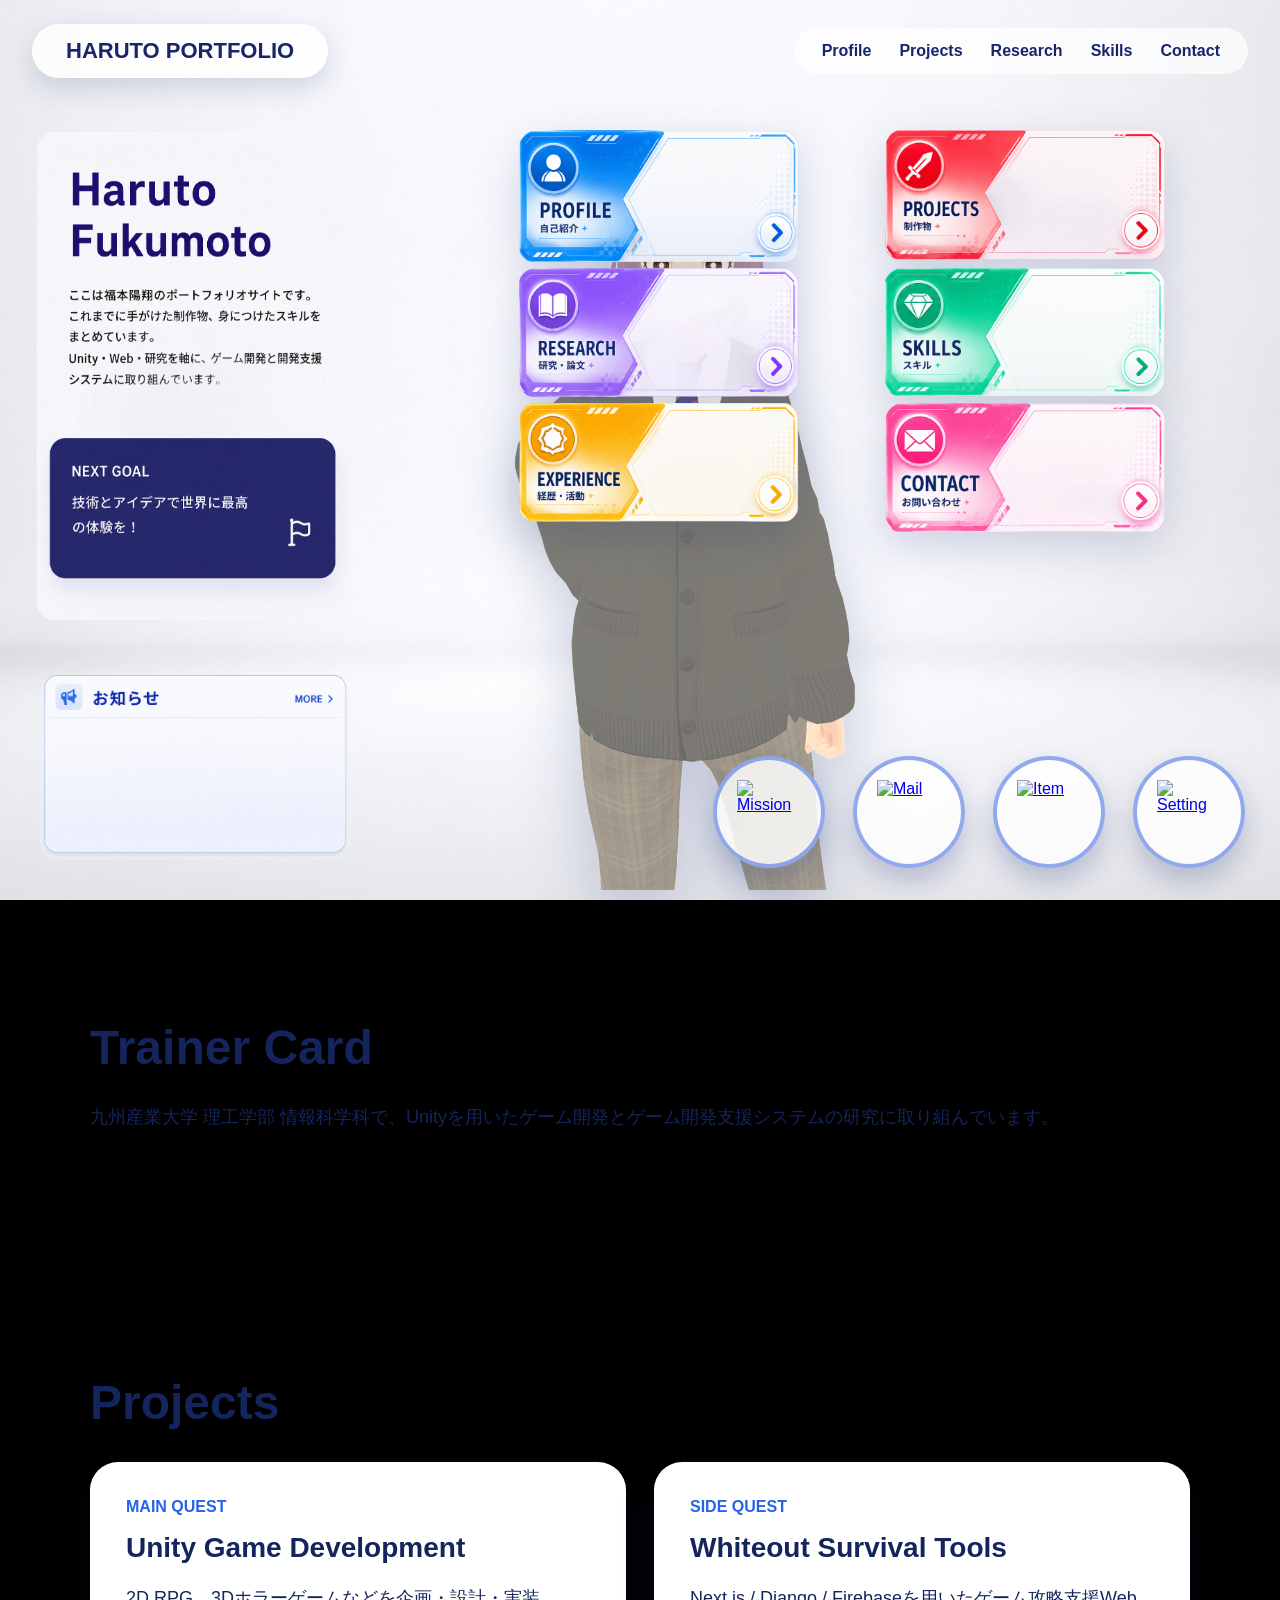
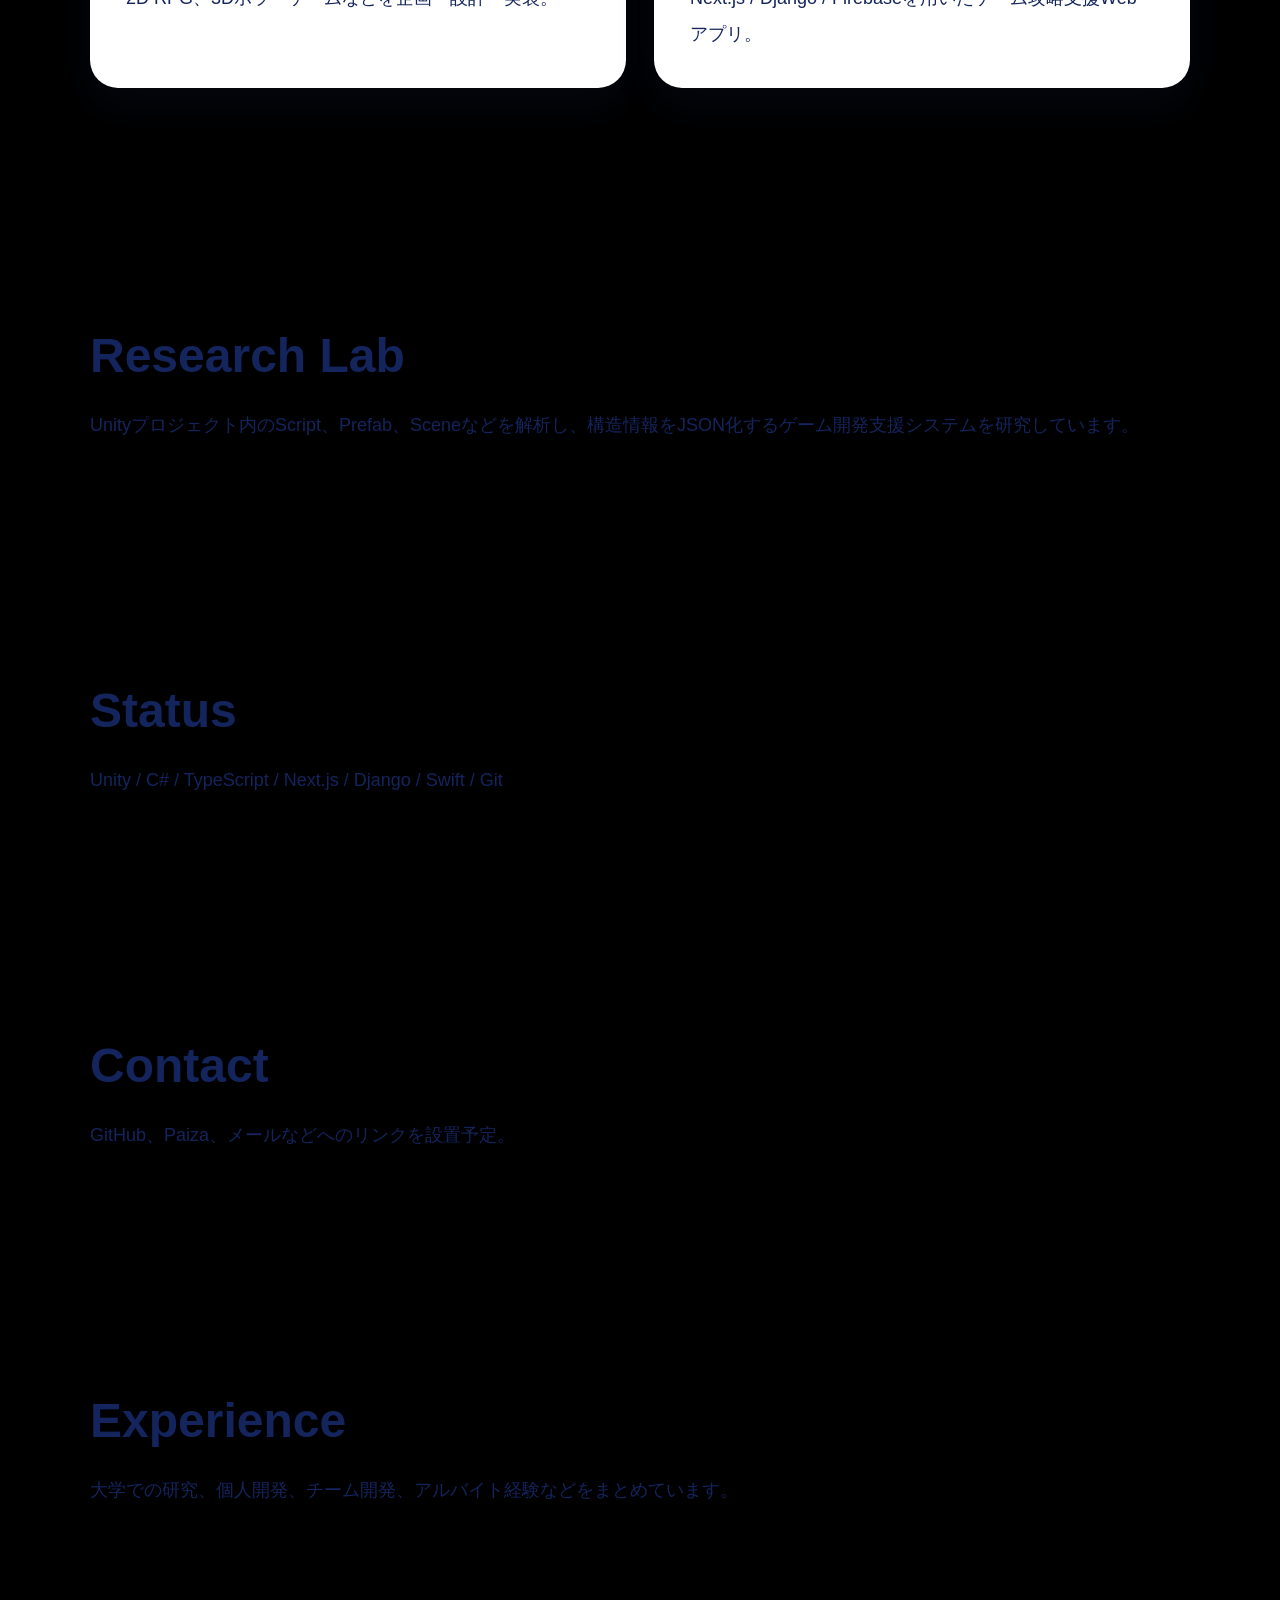
==== index.html @ 59acd1b3 "Update" ====
<!DOCTYPE html>
<html lang="ja">

<head>
    <meta charset="UTF-8" />
    <meta name="viewport" content="width=device-width, initial-scale=1.0" />
    <title>Haruto Fukumoto Portfolio</title>
    <link rel="stylesheet" href="style.css" />
</head>

<body>

    <header class="header">
        <div class="logo">HARUTO PORTFOLIO</div>
        <nav>
            <a href="#profile">Profile</a>
            <a href="#projects">Projects</a>
            <a href="#research">Research</a>
            <a href="#skills">Skills</a>
            <a href="#contact">Contact</a>
        </nav>
    </header>

    <section class="home" id="home">

        <img id="bgImage" src="assets/images/home/bg-home.png" alt="BgImage" />

        <div class="home-content">
            <div class="nameCard-area">
                <img id="nameCardImage" src="assets/images/home/nameCard-home.png" alt="NameCard" />
            </div>

            <div class="alertCard-area">
                <img id="alertCardImage" src="assets/images/home/alertCard-home.png" alt="AlertCard" />
            </div>

            <div class="character-area">
                <img id="characterImage" src="assets/images/home/character-home.png" alt="Character" />
            </div>
        </div>

        <div class="menu-panel">
            <a href="#profile" class="menu-card">
                <img src="assets/images/home/profileCard-home.png" alt="Profile" />
            </a>

            <a href="#projects" class="menu-card">
                <img src="assets/images/home/projectsCard-home.png" alt="Projects" />
            </a>

            <a href="#research" class="menu-card">
                <img src="assets/images/home/researchCard-home.png" alt="Research" />
            </a>

            <a href="#skills" class="menu-card">
                <img src="assets/images/home/skillsCard-home.png" alt="Skills" />
            </a>

            <a href="#experience" class="menu-card">
                <img src="assets/images/home/experienceCard-home.png" alt="Experience" />
            </a>

            <a href="#contact" class="menu-card">
                <img src="assets/images/home/contactCard-home.png" alt="Contact" />
            </a>
        </div>

        <div class="bottom-select">
            <a href="#projects"><img src="assets/images/home/mission-icon.png" alt="Mission"></a>
            <a href="#contact"><img src="assets/images/home/mail-icon.png" alt="Mail"></a>
            <a href="#skills"><img src="assets/images/home/item-icon.png" alt="Item"></a>
            <a href="#research"><img src="assets/images/home/setting-icon.png" alt="Setting"></a>
        </div>
    </section>

    <main>
        <section class="section" id="profile" data-character="assets/images/character-profile.png">
            <h2>Trainer Card</h2>
            <p>九州産業大学 理工学部 情報科学科で、Unityを用いたゲーム開発とゲーム開発支援システムの研究に取り組んでいます。</p>
        </section>

        <section class="section" id="projects" data-character="assets/images/character-projects.png">
            <h2>Projects</h2>
            <div class="cards">
                <div class="card">
                    <span>MAIN QUEST</span>
                    <h3>Unity Game Development</h3>
                    <p>2D RPG、3Dホラーゲームなどを企画・設計・実装。</p>
                </div>
                <div class="card">
                    <span>SIDE QUEST</span>
                    <h3>Whiteout Survival Tools</h3>
                    <p>Next.js / Django / Firebaseを用いたゲーム攻略支援Webアプリ。</p>
                </div>
            </div>
        </section>

        <section class="section" id="research" data-character="assets/images/character-home.png">
            <h2>Research Lab</h2>
            <p>Unityプロジェクト内のScript、Prefab、Sceneなどを解析し、構造情報をJSON化するゲーム開発支援システムを研究しています。</p>
        </section>

        <section class="section" id="skills" data-character="assets/images/character-profile.png">
            <h2>Status</h2>
            <p>Unity / C# / TypeScript / Next.js / Django / Swift / Git</p>
        </section>

        <section class="section" id="contact" data-character="assets/images/character-home.png">
            <h2>Contact</h2>
            <p>GitHub、Paiza、メールなどへのリンクを設置予定。</p>
        </section>

        <section class="section" id="experience" data-character="assets/images/character-home.png">
            <h2>Experience</h2>
            <p>大学での研究、個人開発、チーム開発、アルバイト経験などをまとめています。</p>
        </section>
    </main>

    <script src="script.js"></script>
</body>

</html>
---- style.css ----
* {
  margin: 0;
  padding: 0;
  box-sizing: border-box;
}

html {
  scroll-behavior: smooth;
}

body {
  font-family: "Helvetica Neue", "Noto Sans JP", sans-serif;
  background: #ffffff;
  color: #14245c;
  overflow-x: hidden;
}

/* =====================
   HOME
===================== */

.home {
  position: relative;
  width: 100%;
  height: 100vh;
  min-height: 850px;
  overflow: hidden;
}

#bgImage {
  position: absolute;
  inset: 0;
  width: 100%;
  height: 100%;
  object-fit: cover;
}

/* =====================
   HEADER
===================== */

.header {
  position: absolute;
  top: 24px;
  left: 32px;
  right: 32px;
  z-index: 20;
  display: flex;
  justify-content: space-between;
  align-items: center;
}

.logo {
  padding: 14px 34px;
  border-radius: 999px;
  background: rgba(255, 255, 255, 0.86);
  color: #18256b;
  font-size: 22px;
  font-weight: 900;
  box-shadow: 0 10px 28px rgba(30, 50, 120, 0.18);
}

.header nav {
  display: flex;
  gap: 28px;
  padding: 14px 28px;
  border-radius: 999px;
  background: rgba(255, 255, 255, 0.72);
  backdrop-filter: blur(12px);
}

.header nav a {
  color: #18256b;
  text-decoration: none;
  font-weight: 800;
}

/* =====================
   LEFT AREA
===================== */

.home-content {
  position: relative;
  z-index: 5;
  width: 100%;
  height: 100%;
}

.nameCard-area {
  position: absolute;
  top: 130px;
  left: 35px;
  z-index: 6;
}

.nameCard-area img {
  width: 320px;
  display: block;
}

.alertCard-area {
  position: absolute;
  left: 35px;
  bottom: 35px;
  z-index: 6;
}

.alertCard-area img {
  width: 320px;
  display: block;
}

/* =====================
   CHARACTER
===================== */

.character-area {
  position: absolute;
  left: 430px;
  bottom: 10px;
  z-index: 7;
}

.character-area img {
  height: 800px;
  max-height: 88vh;
  display: block;
  filter: drop-shadow(0 24px 32px rgba(20, 40, 100, 0.22));
}

/* =====================
   RIGHT MENU CARDS
===================== */

.menu-panel {
  position: absolute;
  top: 130px;
  right: 35px;
  z-index: 8;

  display: grid;
  grid-template-columns: repeat(2, 360px);
  grid-auto-rows: auto;
  gap: 6px;
}

.menu-card {
  display: block;
  transition: 0.25s ease;
}

.menu-card img {
  width: 280px;
  display: block;
  filter: drop-shadow(0 14px 22px rgba(20, 40, 100, 0.18));
}

.menu-card:hover {
  transform: translateY(-7px) scale(1.02);
}


/* =====================
   BOTTOM ROUND SELECT
   ※丸いセレクト用
===================== */

.bottom-select {
  position: absolute;
  right: 35px;
  bottom: 32px;
  z-index: 10;

  display: flex;
  gap: 28px;
  align-items: center;
}

.bottom-select a {
  width: 112px;
  height: 112px;
  border-radius: 50%;
  display: grid;
  place-items: center;

  background: rgba(255, 255, 255, 0.82);
  border: 4px solid rgba(100, 135, 230, 0.7);
  box-shadow: 0 14px 26px rgba(30, 50, 120, 0.24);

  transition: 0.25s ease;
}

.bottom-select a:hover {
  transform: translateY(-8px) scale(1.05);
}

.bottom-select img {
  width: 64px;
  height: 64px;
  object-fit: contain;
}

/* =====================
   MAIN SECTIONS
===================== */

main {
  background: #000000;
}

.section {
  width: min(1100px, calc(100% - 40px));
  margin: 0 auto;
  padding: 120px 0;
}

.section h2 {
  font-size: 48px;
  margin-bottom: 24px;
}

.section p {
  font-size: 18px;
  line-height: 2;
}

.cards {
  display: grid;
  grid-template-columns: repeat(2, 1fr);
  gap: 28px;
  margin-top: 32px;
}

.card {
  padding: 36px;
  background: white;
  border-radius: 28px;
  box-shadow: 0 18px 40px rgba(30, 54, 120, 0.12);
}

.card span {
  color: #2563eb;
  font-weight: 900;
}

.card h3 {
  margin: 16px 0;
  font-size: 28px;
}

/* =====================
   RESPONSIVE
===================== */

@media (max-width: 1200px) {
  .home {
    height: auto;
    min-height: 100vh;
    padding: 110px 20px 50px;
  }

  #bgImage {
    position: fixed;
  }

  .header nav {
    display: none;
  }

  .home-content {
    display: flex;
    flex-direction: column;
    align-items: center;
    height: auto;
  }

  .nameCard-area,
  .alertCard-area,
  .character-area,
  .menu-panel,
  .bottom-select {
    position: static;
  }

  .nameCard-area img,
  .alertCard-area img {
    width: min(430px, 92vw);
  }

  .character-area img {
    height: 520px;
    max-width: 92vw;
    object-fit: contain;
  }

  .menu-panel {
    margin-top: 30px;
    grid-template-columns: 1fr;
    width: min(430px, 92vw);
  }

  .menu-card img {
    width: 100%;
  }

  .bottom-select {
    margin-top: 30px;
    justify-content: center;
    flex-wrap: wrap;
  }

  .cards {
    grid-template-columns: 1fr;
  }
}
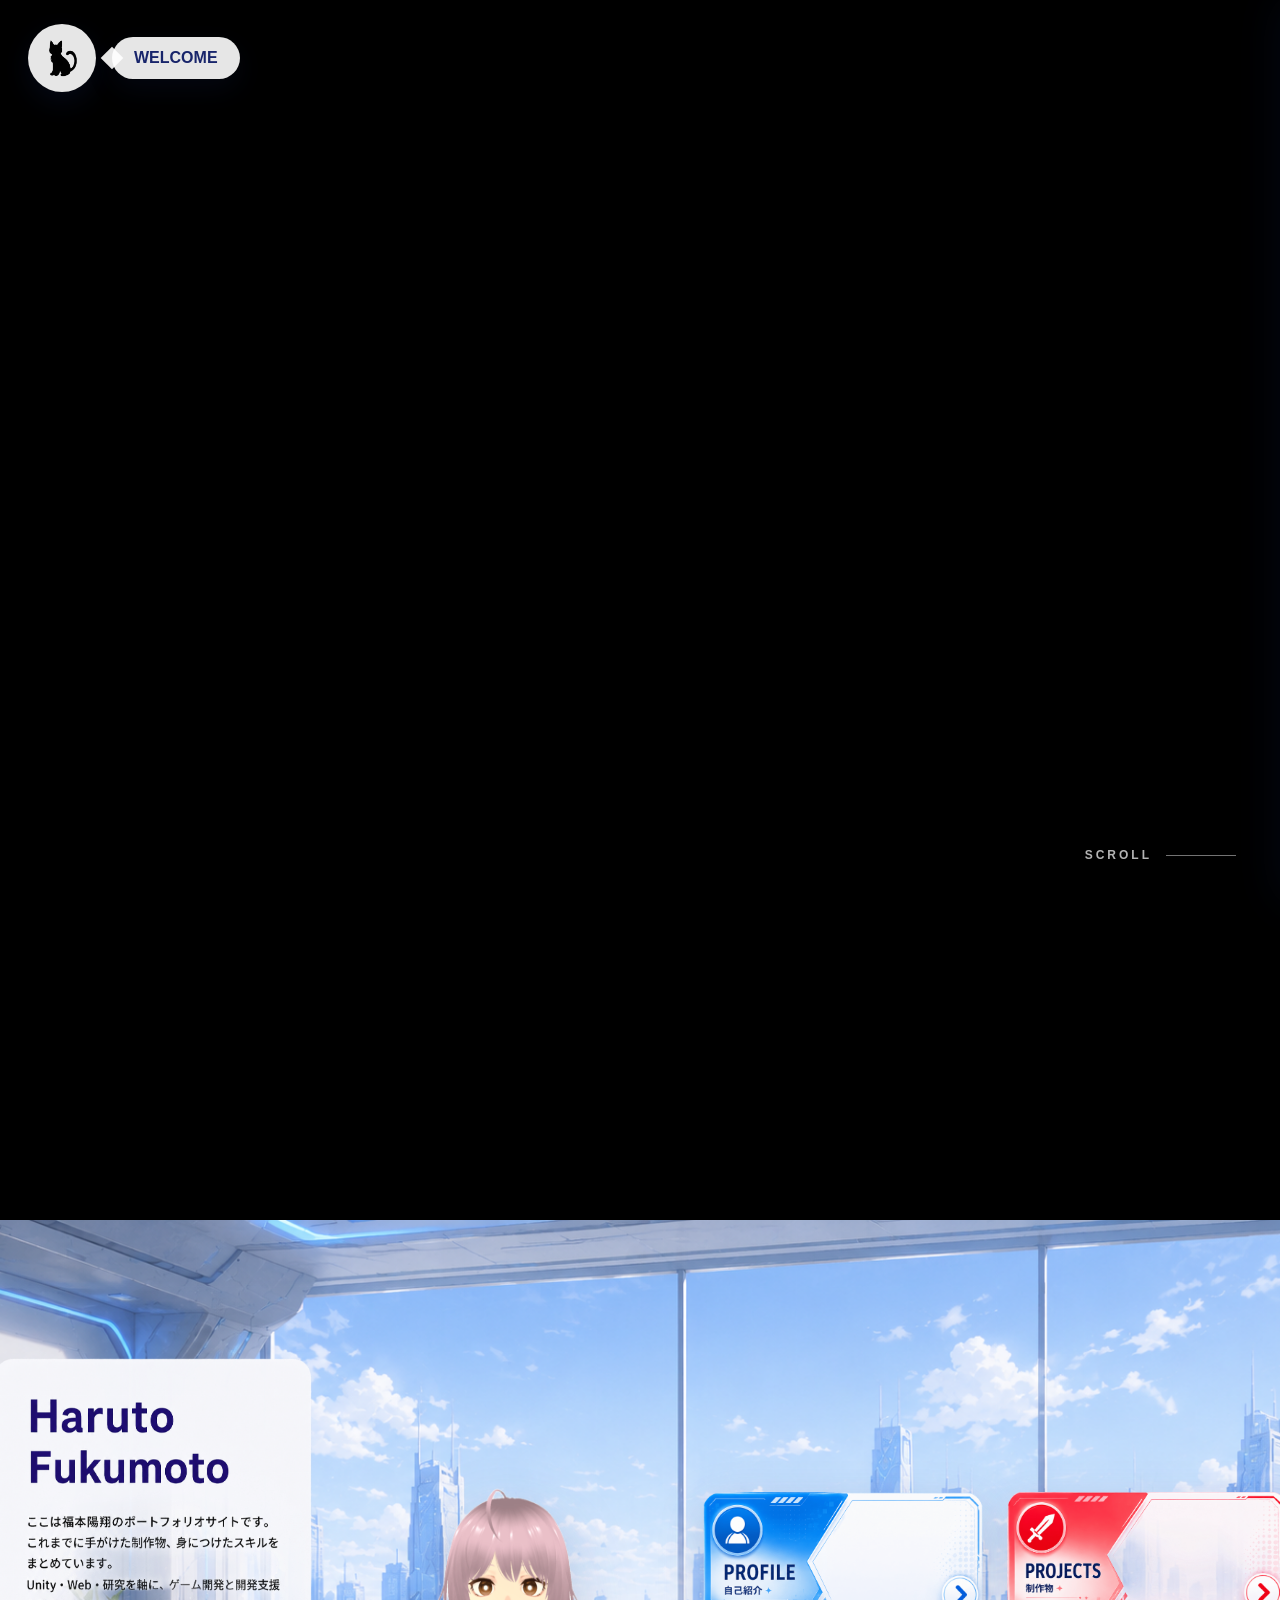
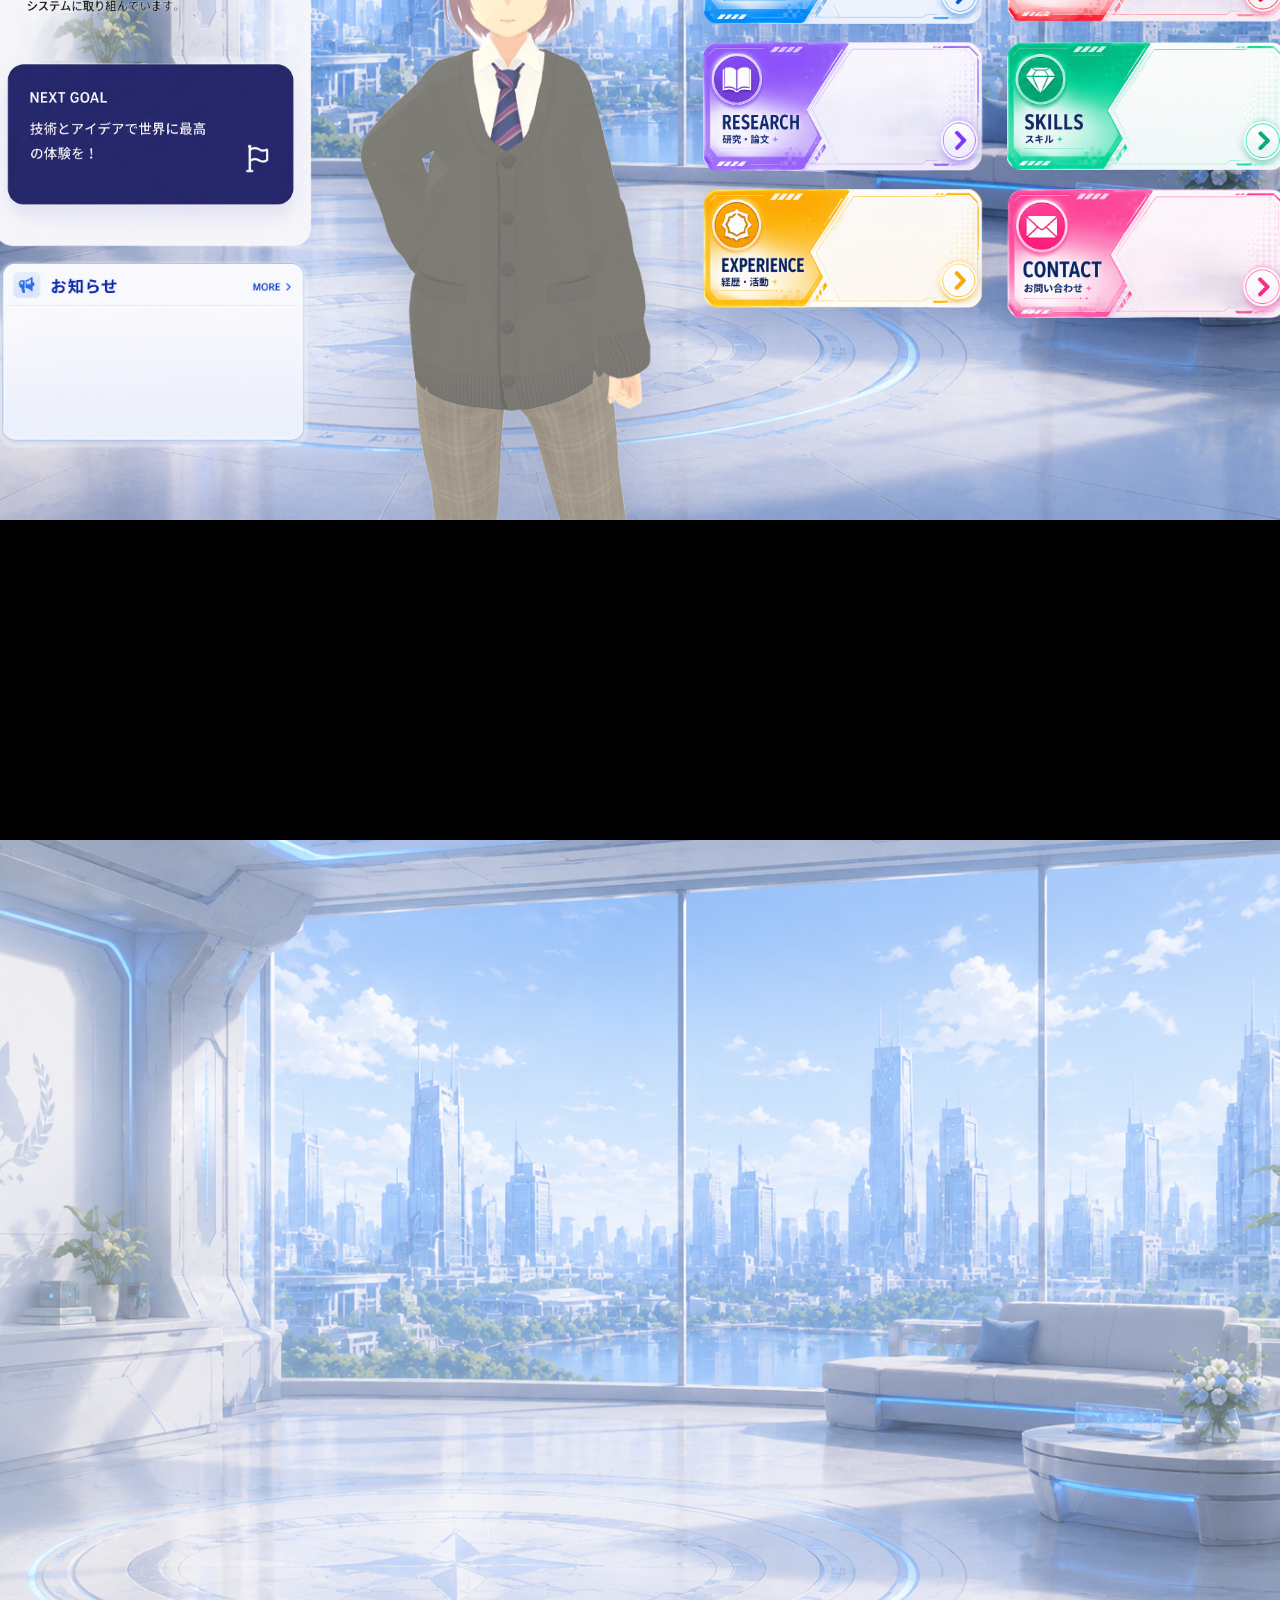
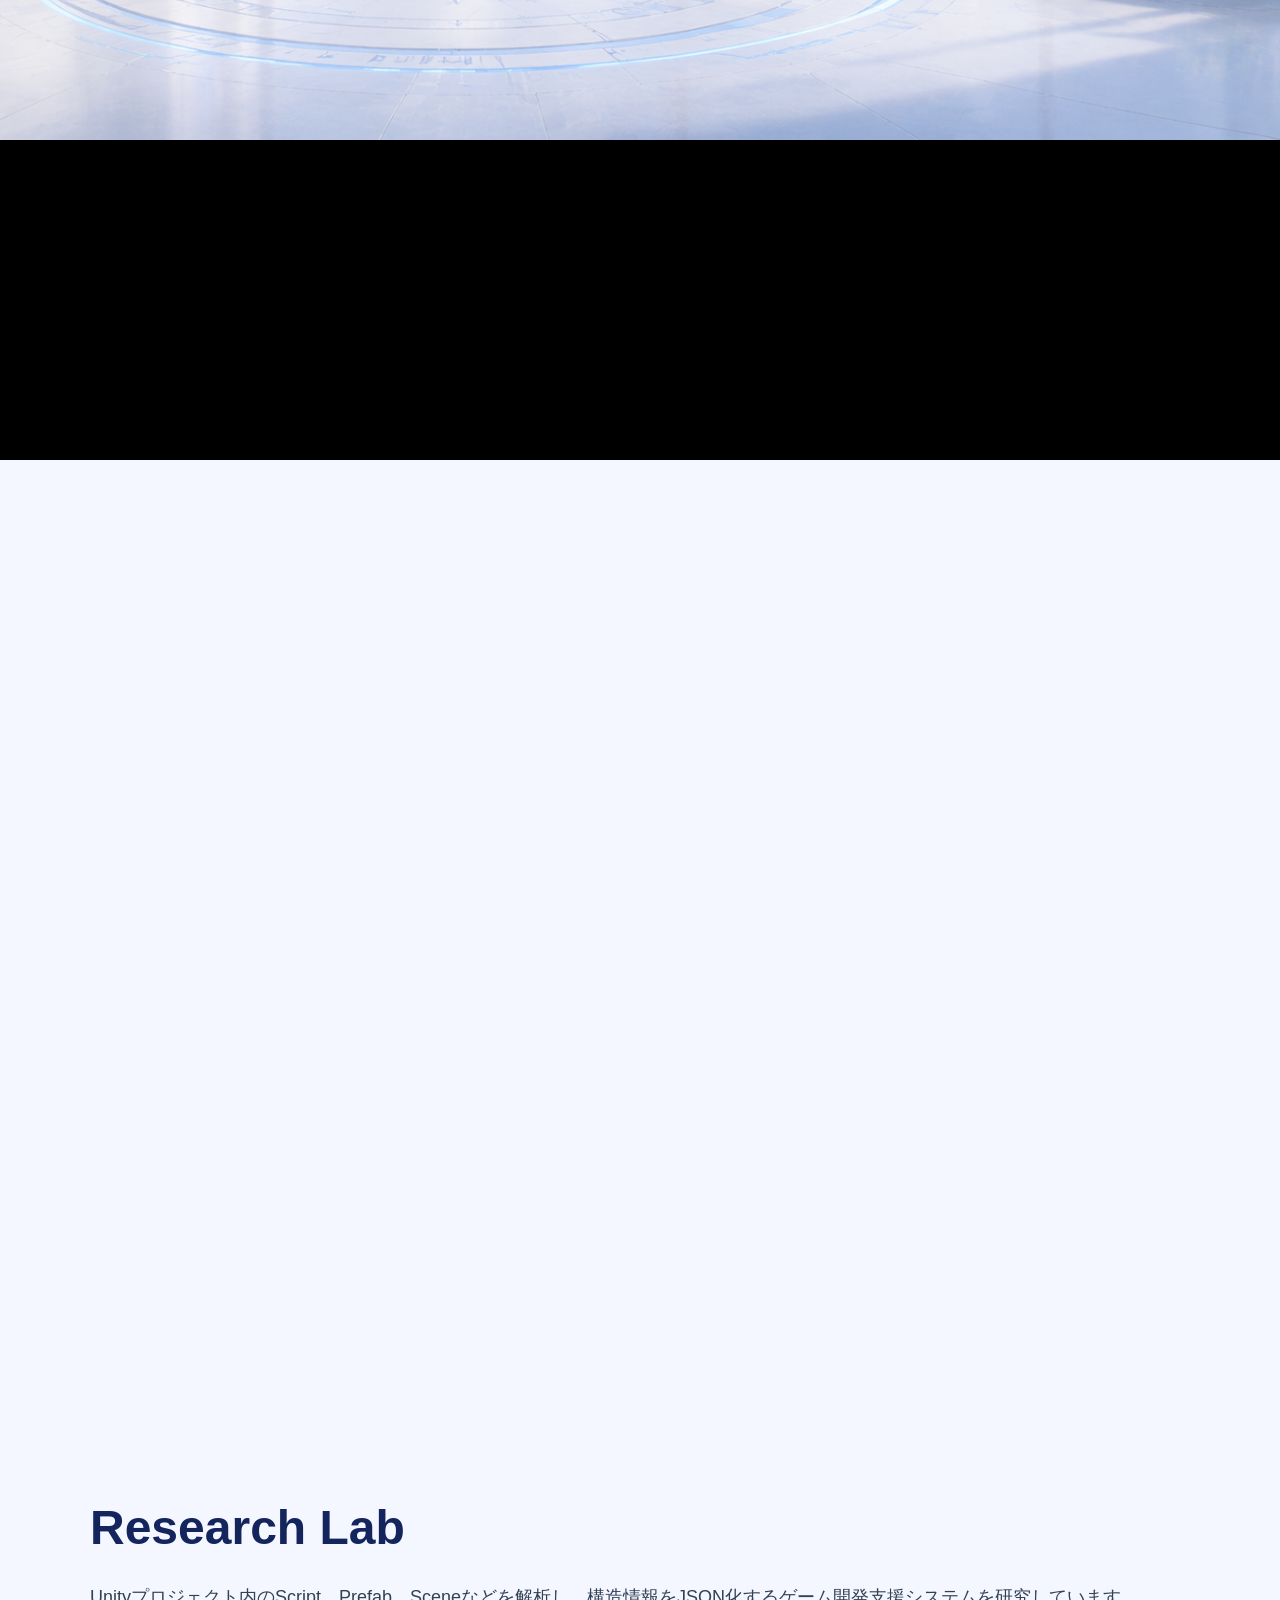
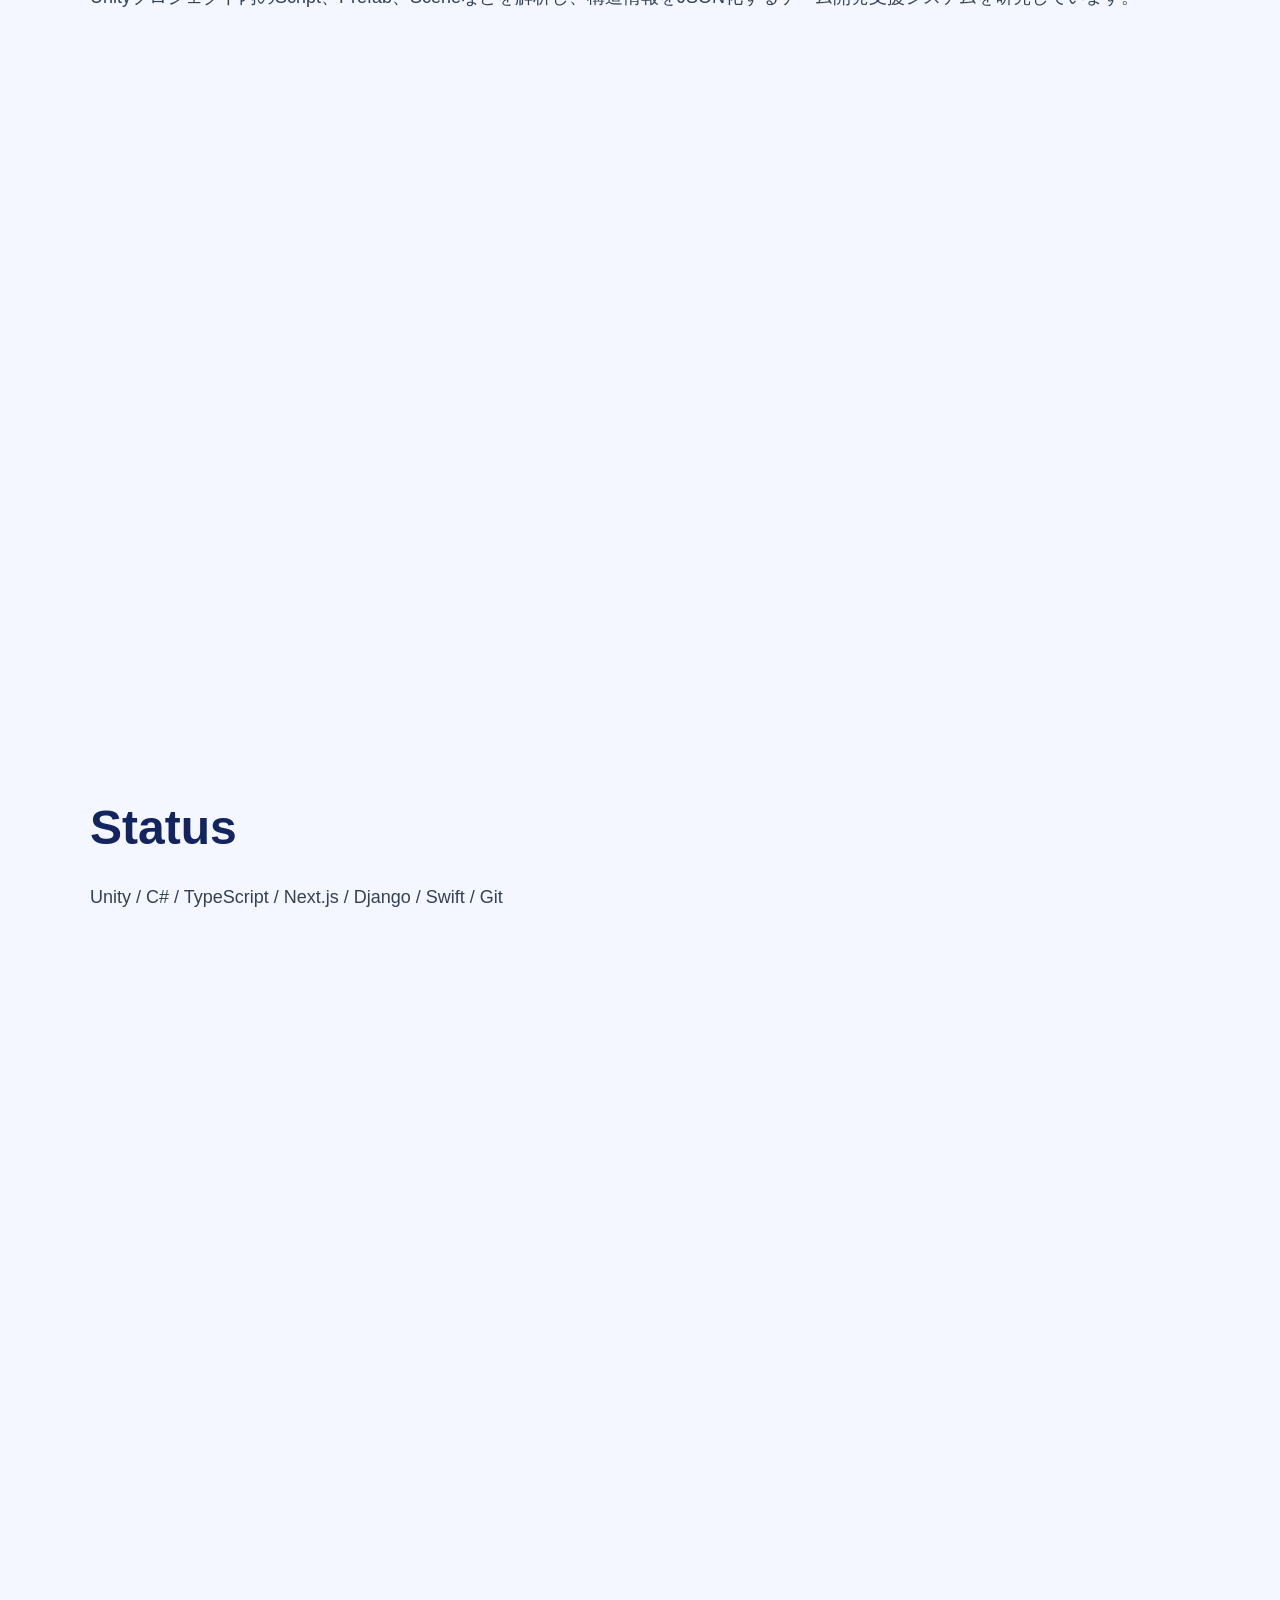
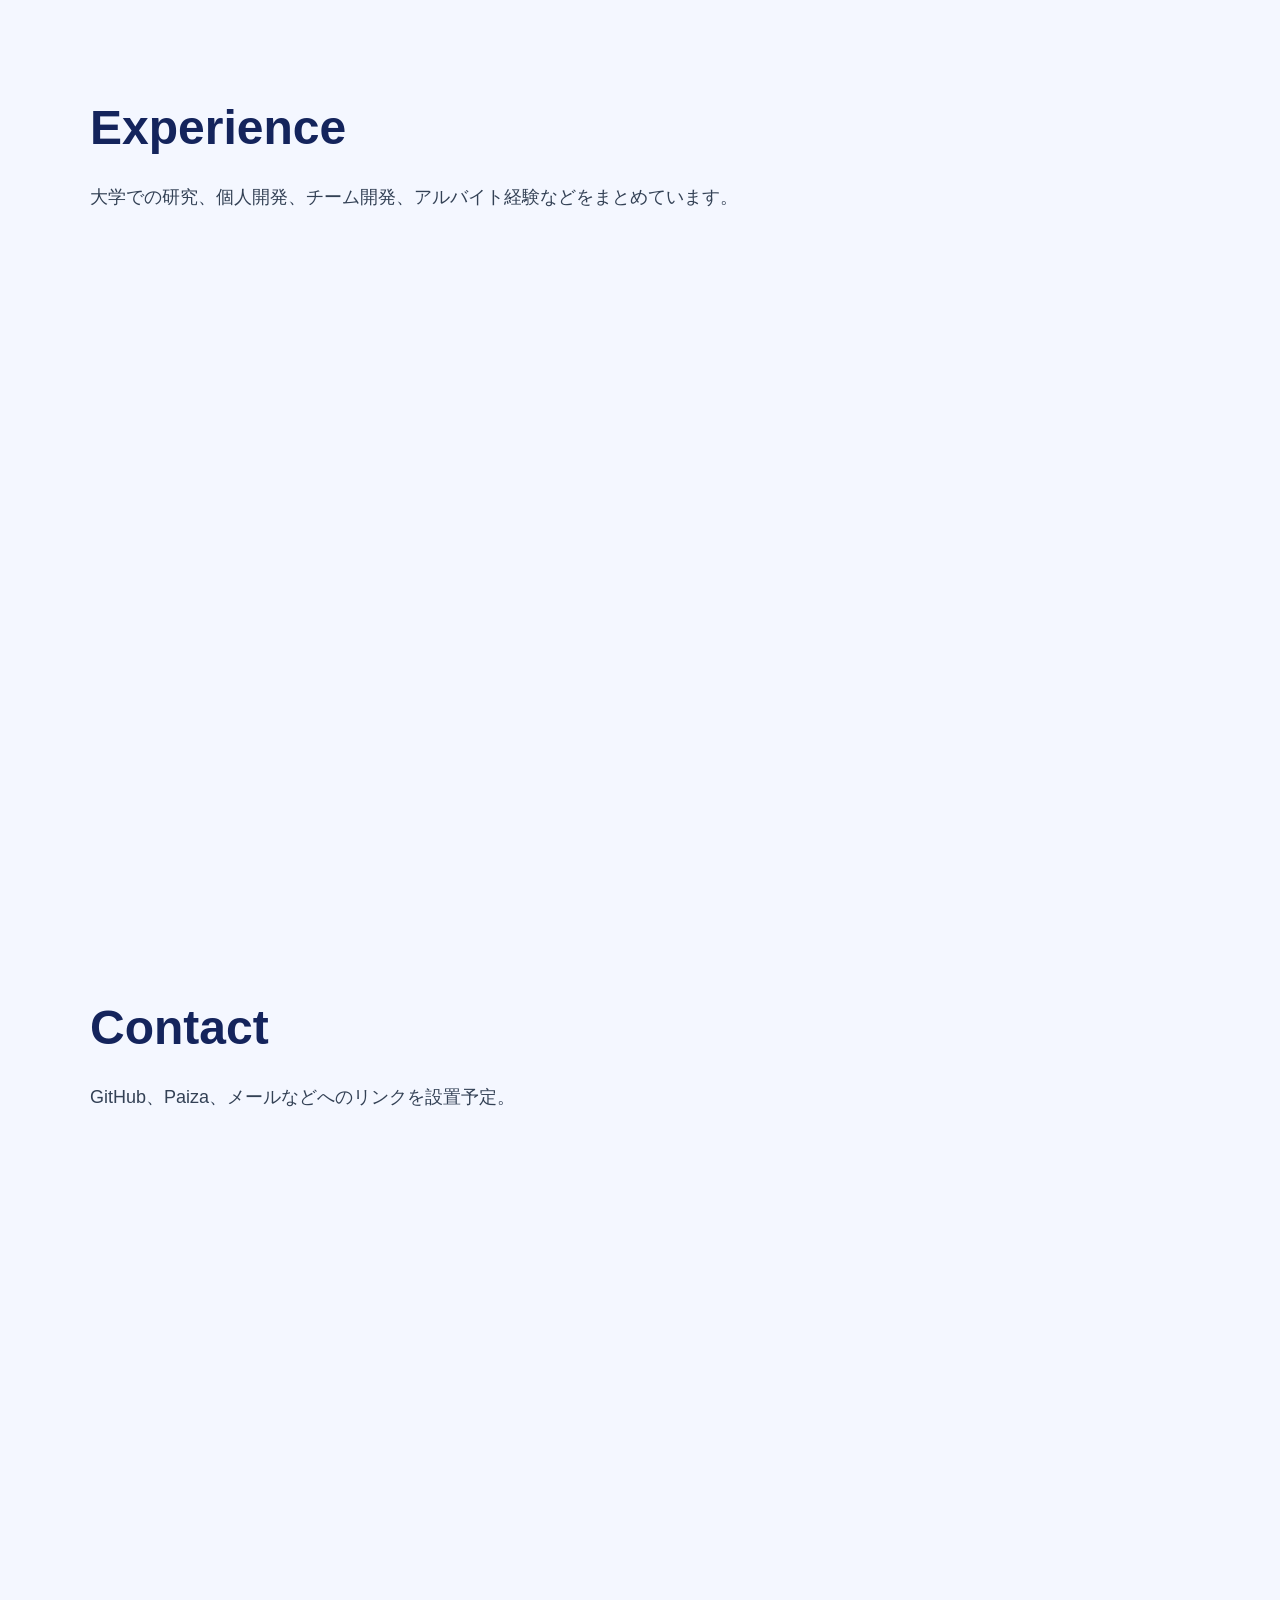
==== commit e2de5bd5: "Update" ====
--- a/index.html
+++ b/index.html
@@ -5,116 +5,26 @@
     <meta charset="UTF-8" />
     <meta name="viewport" content="width=device-width, initial-scale=1.0" />
     <title>Haruto Fukumoto Portfolio</title>
-    <link rel="stylesheet" href="style.css" />
+
+    <link rel="stylesheet" href="css/base.css" />
+    <link rel="stylesheet" href="css/loading.css" />
+    <link rel="stylesheet" href="css/header.css" />
+    <link rel="stylesheet" href="css/menu.css" />
+    <link rel="stylesheet" href="css/welcome.css" />
+    <link rel="stylesheet" href="css/home.css" />
+    <link rel="stylesheet" href="css/profile.css" />
+    <link rel="stylesheet" href="css/sections.css" />
+    <link rel="stylesheet" href="css/responsive.css" />
 </head>
 
 <body>
-
-    <header class="header">
-        <div class="logo">HARUTO PORTFOLIO</div>
-        <nav>
-            <a href="#profile">Profile</a>
-            <a href="#projects">Projects</a>
-            <a href="#research">Research</a>
-            <a href="#skills">Skills</a>
-            <a href="#contact">Contact</a>
-        </nav>
-    </header>
-
-    <section class="home" id="home">
-
-        <img id="bgImage" src="assets/images/home/bg-home.png" alt="BgImage" />
-
-        <div class="home-content">
-            <div class="nameCard-area">
-                <img id="nameCardImage" src="assets/images/home/nameCard-home.png" alt="NameCard" />
-            </div>
-
-            <div class="alertCard-area">
-                <img id="alertCardImage" src="assets/images/home/alertCard-home.png" alt="AlertCard" />
-            </div>
-
-            <div class="character-area">
-                <img id="characterImage" src="assets/images/home/character-home.png" alt="Character" />
-            </div>
-        </div>
-
-        <div class="menu-panel">
-            <a href="#profile" class="menu-card">
-                <img src="assets/images/home/profileCard-home.png" alt="Profile" />
-            </a>
-
-            <a href="#projects" class="menu-card">
-                <img src="assets/images/home/projectsCard-home.png" alt="Projects" />
-            </a>
-
-            <a href="#research" class="menu-card">
-                <img src="assets/images/home/researchCard-home.png" alt="Research" />
-            </a>
-
-            <a href="#skills" class="menu-card">
-                <img src="assets/images/home/skillsCard-home.png" alt="Skills" />
-            </a>
-
-            <a href="#experience" class="menu-card">
-                <img src="assets/images/home/experienceCard-home.png" alt="Experience" />
-            </a>
-
-            <a href="#contact" class="menu-card">
-                <img src="assets/images/home/contactCard-home.png" alt="Contact" />
-            </a>
-        </div>
-
-        <div class="bottom-select">
-            <a href="#projects"><img src="assets/images/home/mission-icon.png" alt="Mission"></a>
-            <a href="#contact"><img src="assets/images/home/mail-icon.png" alt="Mail"></a>
-            <a href="#skills"><img src="assets/images/home/item-icon.png" alt="Item"></a>
-            <a href="#research"><img src="assets/images/home/setting-icon.png" alt="Setting"></a>
-        </div>
-    </section>
-
-    <main>
-        <section class="section" id="profile" data-character="assets/images/character-profile.png">
-            <h2>Trainer Card</h2>
-            <p>九州産業大学 理工学部 情報科学科で、Unityを用いたゲーム開発とゲーム開発支援システムの研究に取り組んでいます。</p>
-        </section>
-
-        <section class="section" id="projects" data-character="assets/images/character-projects.png">
-            <h2>Projects</h2>
-            <div class="cards">
-                <div class="card">
-                    <span>MAIN QUEST</span>
-                    <h3>Unity Game Development</h3>
-                    <p>2D RPG、3Dホラーゲームなどを企画・設計・実装。</p>
-                </div>
-                <div class="card">
-                    <span>SIDE QUEST</span>
-                    <h3>Whiteout Survival Tools</h3>
-                    <p>Next.js / Django / Firebaseを用いたゲーム攻略支援Webアプリ。</p>
-                </div>
-            </div>
-        </section>
-
-        <section class="section" id="research" data-character="assets/images/character-home.png">
-            <h2>Research Lab</h2>
-            <p>Unityプロジェクト内のScript、Prefab、Sceneなどを解析し、構造情報をJSON化するゲーム開発支援システムを研究しています。</p>
-        </section>
-
-        <section class="section" id="skills" data-character="assets/images/character-profile.png">
-            <h2>Status</h2>
-            <p>Unity / C# / TypeScript / Next.js / Django / Swift / Git</p>
-        </section>
-
-        <section class="section" id="contact" data-character="assets/images/character-home.png">
-            <h2>Contact</h2>
-            <p>GitHub、Paiza、メールなどへのリンクを設置予定。</p>
-        </section>
-
-        <section class="section" id="experience" data-character="assets/images/character-home.png">
-            <h2>Experience</h2>
-            <p>大学での研究、個人開発、チーム開発、アルバイト経験などをまとめています。</p>
-        </section>
-    </main>
+    <div data-include="components/loading.html"></div>
+    <div data-include="components/header.html"></div>
+    <div data-include="components/menu.html"></div>
+    <div data-include="components/welcome.html"></div>
+    <div data-include="components/home.html"></div>
+    <div data-include="components/profile.html"></div>
+    <div data-include="components/main-sections.html"></div>
 
     <script src="script.js"></script>
 </body>
--- a/css/base.css
+++ b/css/base.css
@@ -0,0 +1,37 @@
+* {
+  margin: 0;
+  padding: 0;
+  box-sizing: border-box;
+}
+
+html {
+  scroll-behavior: smooth;
+  scroll-snap-type: y proximity;
+}
+
+body {
+  font-family: "Helvetica Neue", "Noto Sans JP", sans-serif;
+  background: #000000;
+  color: #14245c;
+  overflow-x: hidden;
+}
+
+.section-view {
+  scroll-snap-align: start;
+}
+
+.fade-section {
+  opacity: 0;
+  transform: translateY(35px);
+  transition: opacity 0.8s ease, transform 0.8s ease;
+}
+
+.fade-section.is-show {
+  opacity: 1;
+  transform: translateY(0);
+}
+
+.section-view {
+  scroll-snap-align: start;
+  margin-bottom: 320px;
+}
--- a/css/loading.css
+++ b/css/loading.css
@@ -0,0 +1,75 @@
+#loading {
+  position: fixed;
+  inset: 0;
+  z-index: 9999;
+  background: #f6f9ff;
+  display: grid;
+  place-items: center;
+  align-content: center;
+  gap: 22px;
+  transition: opacity 0.6s ease, visibility 0.6s ease;
+}
+
+#loading.hide {
+  opacity: 0;
+  visibility: hidden;
+}
+
+.loading-logo {
+  font-size: 34px;
+  font-weight: 900;
+  color: #18256b;
+}
+
+.loading-icons {
+  display: flex;
+  gap: 14px;
+}
+
+.loading-icons span {
+  width: 54px;
+  height: 54px;
+  border-radius: 50%;
+  display: grid;
+  place-items: center;
+  background: #fff;
+  box-shadow: 0 10px 25px rgba(30, 50, 120, 0.18);
+  opacity: 0.25;
+  transform: translateY(8px) scale(0.9);
+  animation: iconLoad 1.2s infinite;
+}
+
+.loading-icon-img {
+  width: 34px;
+  height: 34px;
+  object-fit: contain;
+}
+
+.loading-icons span:nth-child(2) {
+  animation-delay: 0.15s;
+}
+
+.loading-icons span:nth-child(3) {
+  animation-delay: 0.3s;
+}
+
+.loading-icons span:nth-child(4) {
+  animation-delay: 0.45s;
+}
+
+.loading-icons span:nth-child(5) {
+  animation-delay: 0.6s;
+}
+
+@keyframes iconLoad {
+  0%,
+  100% {
+    opacity: 0.25;
+    transform: translateY(8px) scale(0.9);
+  }
+
+  50% {
+    opacity: 1;
+    transform: translateY(0) scale(1.08);
+  }
+}
--- a/css/header.css
+++ b/css/header.css
@@ -0,0 +1,53 @@
+.fixed-header {
+  position: fixed;
+  top: 24px;
+  left: 28px;
+  z-index: 2000;
+  display: flex;
+  align-items: center;
+  gap: 16px;
+}
+
+.logo-button {
+  width: 68px;
+  height: 68px;
+  border: none;
+  cursor: pointer;
+  border-radius: 50%;
+  background: rgba(255, 255, 255, 0.9);
+  display: grid;
+  place-items: center;
+  box-shadow: 0 10px 28px rgba(30, 50, 120, 0.18);
+  transition: 0.25s ease;
+}
+
+.logo-button:hover {
+  transform: translateY(-3px) scale(1.04);
+}
+
+.site-logo-img {
+  width: 42px;
+  height: 42px;
+  object-fit: contain;
+}
+
+.current-bubble {
+  position: relative;
+  padding: 12px 22px;
+  border-radius: 22px;
+  background: rgba(255, 255, 255, 0.9);
+  color: #18256b;
+  font-weight: 900;
+  box-shadow: 0 10px 28px rgba(30, 50, 120, 0.14);
+}
+
+.current-bubble::before {
+  content: "";
+  position: absolute;
+  left: -8px;
+  top: 50%;
+  width: 16px;
+  height: 16px;
+  background: rgba(255, 255, 255, 0.9);
+  transform: translateY(-50%) rotate(45deg);
+}
--- a/css/menu.css
+++ b/css/menu.css
@@ -0,0 +1,62 @@
+.side-menu {
+  position: fixed;
+  top: 0;
+  right: -360px;
+  width: 340px;
+  height: 100vh;
+  z-index: 3000;
+  padding: 34px;
+  background: rgba(255, 255, 255, 0.95);
+  backdrop-filter: blur(18px);
+  box-shadow: -20px 0 45px rgba(20, 40, 100, 0.2);
+  display: flex;
+  flex-direction: column;
+  gap: 18px;
+  transition: right 0.35s ease;
+}
+
+.side-menu.open {
+  right: 0;
+}
+
+.side-menu a {
+  padding: 16px 18px;
+  border-radius: 18px;
+  color: #18256b;
+  text-decoration: none;
+  font-weight: 900;
+  background: #f4f7ff;
+  transition: 0.25s;
+}
+
+.side-menu a:hover {
+  background: #dbeafe;
+  transform: translateX(-5px);
+}
+
+.close-menu {
+  align-self: flex-end;
+  width: 46px;
+  height: 46px;
+  border-radius: 50%;
+  border: none;
+  cursor: pointer;
+  background: #18256b;
+  color: #fff;
+  font-size: 26px;
+}
+
+.menu-bg {
+  position: fixed;
+  inset: 0;
+  z-index: 2500;
+  background: rgba(10, 20, 50, 0.25);
+  opacity: 0;
+  visibility: hidden;
+  transition: 0.3s;
+}
+
+.menu-bg.open {
+  opacity: 1;
+  visibility: visible;
+}
--- a/css/welcome.css
+++ b/css/welcome.css
@@ -0,0 +1,141 @@
+.welcome {
+  position: relative;
+  min-height: 100vh;
+  overflow: hidden;
+  background: #000;
+  display: flex;
+  align-items: center;
+  justify-content: center;
+  color: #fff;
+}
+
+.welcome-video-wrap {
+  position: absolute;
+  top: 50%;
+  left: 0;
+  width: 100%;
+  height: 46vh;
+  min-height: 340px;
+  max-height: 520px;
+  transform: translateY(-50%);
+  overflow: hidden;
+  opacity: 0.78;
+}
+
+.welcome-video {
+  width: 100%;
+  height: 100%;
+  object-fit: cover;
+  display: block;
+}
+
+.welcome-video-overlay {
+  position: absolute;
+  inset: 0;
+  background:
+    linear-gradient(
+      90deg,
+      rgba(0, 0, 0, 0.95),
+      rgba(0, 0, 0, 0.3),
+      rgba(0, 0, 0, 0.95)
+    ),
+    linear-gradient(
+      180deg,
+      rgba(0, 0, 0, 0.95),
+      transparent 35%,
+      transparent 65%,
+      rgba(0, 0, 0, 0.95)
+    );
+}
+
+.welcome-content {
+  position: relative;
+  z-index: 2;
+  width: min(1180px, 90vw);
+  text-align: left;
+}
+
+.welcome-sub {
+  font-size: 15px;
+  font-weight: 900;
+  color: #8fb3ff;
+  letter-spacing: 6px;
+  margin-bottom: 18px;
+}
+
+.welcome-content h1 {
+  font-size: clamp(48px, 7vw, 112px);
+  line-height: 0.95;
+  color: #fff;
+  letter-spacing: -2px;
+  text-shadow: 0 18px 40px rgba(0, 0, 0, 0.75);
+}
+
+.welcome-lead {
+  margin: 30px 0 42px;
+  font-size: clamp(16px, 2vw, 24px);
+  font-weight: 700;
+  color: rgba(255, 255, 255, 0.78);
+}
+
+.enter-btn {
+  display: inline-block;
+  padding: 17px 38px;
+  border-radius: 999px;
+  background: rgba(255, 255, 255, 0.92);
+  color: #050816;
+  text-decoration: none;
+  font-weight: 900;
+  letter-spacing: 1px;
+  box-shadow: 0 20px 45px rgba(0, 0, 0, 0.45);
+  transition: 0.25s ease;
+}
+
+.enter-btn:hover {
+  transform: translateY(-5px);
+  background: #8fb3ff;
+  color: #fff;
+}
+
+.scroll-guide {
+  position: absolute;
+  right: 44px;
+  bottom: 38px;
+  z-index: 3;
+  display: flex;
+  align-items: center;
+  gap: 14px;
+  color: rgba(255, 255, 255, 0.7);
+  font-size: 12px;
+  font-weight: 900;
+  letter-spacing: 3px;
+}
+
+.scroll-line {
+  width: 70px;
+  height: 1px;
+  background: rgba(255, 255, 255, 0.45);
+  position: relative;
+  overflow: hidden;
+}
+
+.scroll-line::after {
+  content: "";
+  position: absolute;
+  top: 0;
+  left: -40%;
+  width: 40%;
+  height: 100%;
+  background: #fff;
+  animation: scrollLine 1.6s infinite;
+}
+
+@keyframes scrollLine {
+  0% {
+    left: -40%;
+  }
+
+  100% {
+    left: 100%;
+  }
+}
--- a/css/home.css
+++ b/css/home.css
@@ -0,0 +1,109 @@
+.home {
+  position: relative;
+  width: 100%;
+  height: 100vh;
+  min-height: 850px;
+  overflow: hidden;
+}
+
+#bgImage {
+  position: absolute;
+  inset: 0;
+  width: 100%;
+  height: 100%;
+  object-fit: cover;
+}
+
+.home-content {
+  position: relative;
+  z-index: 10;
+  width: min(1450px, 95vw);
+  height: 100%;
+  margin: 0 auto;
+  padding-top: 70px;
+  display: grid;
+  grid-template-columns: 320px 350px 584px;
+  justify-content: center;
+  align-items: center;
+  column-gap: 20px;
+}
+
+.left-panel {
+  display: flex;
+  flex-direction: column;
+  gap: 8px;
+  align-items: center;
+}
+
+.left-panel img {
+  width: 320px;
+  display: block;
+}
+
+.center-panel {
+  height: 100%;
+  display: flex;
+  justify-content: center;
+  align-items: flex-end;
+}
+
+.character-image {
+  height: 640px;
+  max-height: 88vh;
+  display: block;
+  filter: drop-shadow(0 24px 32px rgba(20, 40, 100, 0.22));
+}
+
+.right-panel {
+  display: grid;
+  grid-template-columns: repeat(2, 280px);
+  row-gap: 18px;
+  column-gap: 24px;
+}
+
+.menu-card {
+  display: block;
+  transition: 0.25s ease;
+}
+
+.menu-card img {
+  width: 280px;
+  display: block;
+  filter: drop-shadow(0 14px 22px rgba(20, 40, 100, 0.18));
+}
+
+.menu-card:hover {
+  transform: translateY(-7px) scale(1.02);
+}
+
+.bottom-select {
+  position: absolute;
+  right: 70px;
+  bottom: 34px;
+  z-index: 20;
+  display: flex;
+  gap: 26px;
+  align-items: center;
+}
+
+.bottom-select a {
+  width: 92px;
+  height: 92px;
+  border-radius: 50%;
+  display: grid;
+  place-items: center;
+  background: rgba(255, 255, 255, 0.82);
+  border: 4px solid rgba(100, 135, 230, 0.7);
+  box-shadow: 0 14px 26px rgba(30, 50, 120, 0.24);
+  transition: 0.25s ease;
+}
+
+.bottom-select a:hover {
+  transform: translateY(-8px) scale(1.05);
+}
+
+.bottom-select img {
+  width: 56px;
+  height: 56px;
+  object-fit: contain;
+}
--- a/css/profile.css
+++ b/css/profile.css
@@ -0,0 +1,460 @@
+.profile {
+  position: relative;
+  width: 100%;
+  height: 100vh;
+  min-height: 850px;
+  overflow: hidden;
+  background: #eef5ff;
+}
+
+.profile-bg {
+  position: absolute;
+  inset: 0;
+  width: 100%;
+  height: 100%;
+  object-fit: cover;
+}
+
+.profile::after {
+  content: "";
+  position: absolute;
+  inset: 0;
+  background: linear-gradient(
+    90deg,
+    rgba(255, 255, 255, 0.34),
+    rgba(255, 255, 255, 0.1),
+    rgba(255, 255, 255, 0.24)
+  );
+  pointer-events: none;
+}
+
+.profile-content {
+  position: relative;
+  z-index: 10;
+  width: min(1450px, 95vw);
+  height: 100%;
+  margin: 0 auto;
+  padding-top: 80px;
+  display: grid;
+  grid-template-columns: 380px 1fr 150px;
+  align-items: center;
+  gap: 34px;
+}
+
+/* 左キャラ */
+.profile-character-box {
+  height: 100%;
+  display: flex;
+  align-items: flex-end;
+  justify-content: center;
+}
+
+.profile-character-image {
+  height: 660px;
+  max-height: 88vh;
+  max-width: 100%;
+  object-fit: contain;
+  filter: drop-shadow(0 24px 36px rgba(60, 90, 140, 0.28));
+}
+
+/* 中央エリア */
+.profile-info-area {
+  position: relative;
+  min-height: 540px;
+  padding: 20px 10px;
+}
+
+/* ここが切り替え本体 */
+.profile-panel {
+  display: none;
+  animation: profilePanelShow 0.35s ease;
+}
+
+.profile-panel.active {
+  display: block;
+}
+
+@keyframes profilePanelShow {
+  from {
+    opacity: 0;
+    transform: translateY(14px);
+  }
+
+  to {
+    opacity: 1;
+    transform: translateY(0);
+  }
+}
+
+/* 共通ヘッダー */
+.profile-header {
+  display: flex;
+  justify-content: space-between;
+  align-items: flex-start;
+  gap: 24px;
+}
+
+.profile-sub {
+  color: #2856a3;
+  font-size: 22px;
+  font-weight: 900;
+  letter-spacing: 1px;
+  text-shadow: 0 2px 10px rgba(255, 255, 255, 0.75);
+}
+
+.profile-header h2 {
+  margin-top: 8px;
+  color: #17235f;
+  font-size: clamp(54px, 5vw, 82px);
+  line-height: 1;
+  letter-spacing: 4px;
+  font-weight: 900;
+  text-shadow:
+    0 4px 0 rgba(255, 255, 255, 0.65),
+    0 14px 28px rgba(40, 70, 130, 0.18);
+}
+
+.profile-grade {
+  padding: 10px 24px;
+  border-radius: 999px;
+  background: rgba(255, 255, 255, 0.76);
+  border: 2px solid rgba(90, 130, 210, 0.35);
+  color: #2856a3;
+  font-size: 20px;
+  font-weight: 900;
+  white-space: nowrap;
+  box-shadow: 0 12px 24px rgba(50, 90, 150, 0.12);
+  backdrop-filter: blur(8px);
+}
+
+.profile-school {
+  margin-top: 26px;
+  color: #18233f;
+  font-size: clamp(18px, 2vw, 25px);
+  font-weight: 900;
+  text-shadow: 0 2px 10px rgba(255, 255, 255, 0.82);
+}
+
+.profile-line {
+  width: 100%;
+  height: 2px;
+  margin: 24px 0;
+  background: linear-gradient(
+    90deg,
+    rgba(40, 70, 120, 0.05),
+    rgba(40, 70, 120, 0.75),
+    rgba(40, 70, 120, 0.05)
+  );
+}
+
+.profile-text {
+  color: #18233f;
+  font-size: clamp(16px, 1.7vw, 23px);
+  font-weight: 800;
+  line-height: 1.75;
+  letter-spacing: 0.03em;
+  text-shadow:
+    0 2px 8px rgba(255, 255, 255, 0.86),
+    0 8px 20px rgba(255, 255, 255, 0.55);
+}
+
+/* 情報：Main Skill */
+.profile-skill-area {
+  margin-top: 34px;
+}
+
+.profile-section-title {
+  margin-bottom: 16px;
+  color: #2856a3;
+  text-align: center;
+  font-size: 25px;
+  font-weight: 900;
+  text-shadow: 0 2px 10px rgba(255, 255, 255, 0.82);
+}
+
+.profile-skill-list {
+  display: flex;
+  justify-content: center;
+  gap: 34px;
+}
+
+.profile-skill {
+  display: grid;
+  place-items: center;
+  gap: 8px;
+}
+
+.profile-skill-icon {
+  width: 88px;
+  height: 88px;
+  border-radius: 50%;
+  display: grid;
+  place-items: center;
+  background: rgba(255, 255, 255, 0.78);
+  border: 3px solid rgba(47, 117, 255, 0.42);
+  color: #1d4fa3;
+  font-size: 20px;
+  font-weight: 900;
+  letter-spacing: 1px;
+  box-shadow:
+    0 12px 24px rgba(50, 90, 180, 0.16),
+    inset 0 0 0 5px rgba(255, 255, 255, 0.55);
+}
+
+.profile-skill p {
+  color: #17235f;
+  font-weight: 900;
+  text-shadow: 0 2px 8px rgba(255, 255, 255, 0.8);
+}
+
+/* 能力 */
+.profile-status-list {
+  width: min(720px, 100%);
+  display: flex;
+  flex-direction: column;
+  gap: 22px;
+  margin-top: 28px;
+}
+
+.profile-status-row {
+  display: grid;
+  grid-template-columns: 130px 1fr 48px;
+  align-items: center;
+  gap: 16px;
+}
+
+.profile-status-row p {
+  color: #17235f;
+  font-size: 18px;
+  font-weight: 900;
+  text-shadow: 0 2px 8px rgba(255, 255, 255, 0.86);
+}
+
+.profile-status-row strong {
+  color: #2856a3;
+  font-size: 19px;
+  font-weight: 900;
+  text-align: right;
+}
+
+.profile-status-bar {
+  height: 18px;
+  border-radius: 999px;
+  background: rgba(255, 255, 255, 0.58);
+  overflow: hidden;
+  box-shadow:
+    inset 0 2px 5px rgba(60, 90, 140, 0.14),
+    0 8px 18px rgba(50, 90, 150, 0.08);
+}
+
+.profile-status-bar span {
+  display: block;
+  height: 100%;
+  border-radius: inherit;
+  background: linear-gradient(90deg, #2f75ff, #9cc9ff);
+  box-shadow: 0 0 18px rgba(60, 120, 255, 0.42);
+}
+
+/* 獲得先 */
+.profile-source-list {
+  width: min(820px, 100%);
+  display: flex;
+  flex-direction: column;
+  gap: 18px;
+  margin-top: 26px;
+}
+
+.profile-source {
+  display: grid;
+  grid-template-columns: 64px 1fr auto;
+  gap: 18px;
+  align-items: center;
+  padding: 18px 20px;
+  border-radius: 22px;
+  background: rgba(255, 255, 255, 0.66);
+  border: 1px solid rgba(90, 130, 210, 0.25);
+  box-shadow: 0 14px 28px rgba(60, 100, 160, 0.12);
+  backdrop-filter: blur(8px);
+  text-decoration: none;
+  transition: 0.25s ease;
+}
+
+.profile-source:hover {
+  transform: translateY(-5px);
+  background: rgba(255, 255, 255, 0.82);
+  box-shadow: 0 20px 34px rgba(60, 100, 160, 0.18);
+}
+
+.profile-source-icon {
+  width: 58px;
+  height: 58px;
+  border-radius: 50%;
+  display: grid;
+  place-items: center;
+  background: rgba(255, 255, 255, 0.82);
+  border: 3px solid rgba(47, 117, 255, 0.38);
+  color: #1d4fa3;
+  font-size: 15px;
+  font-weight: 900;
+  box-shadow:
+    0 10px 20px rgba(50, 90, 180, 0.14),
+    inset 0 0 0 4px rgba(255, 255, 255, 0.62);
+}
+
+.profile-source h3 {
+  color: #17235f;
+  font-size: 20px;
+  margin-bottom: 6px;
+}
+
+.profile-source p {
+  color: #26364d;
+  font-size: 15px;
+  line-height: 1.6;
+  font-weight: 700;
+}
+
+.profile-source-link {
+  padding: 10px 18px;
+  border-radius: 999px;
+  background: linear-gradient(180deg, #2f75ff, #1642b4);
+  color: #fff;
+  font-size: 13px;
+  font-weight: 900;
+  white-space: nowrap;
+  box-shadow: 0 10px 18px rgba(47, 117, 255, 0.24);
+}
+
+/* 右側ボタン */
+.profile-tab-menu {
+  display: flex;
+  flex-direction: column;
+  gap: 28px;
+  align-items: center;
+}
+
+.profile-tab {
+  width: 112px;
+  height: 112px;
+  padding: 0;
+  border: none;
+  border-radius: 50%;
+  background: transparent;
+  cursor: pointer;
+  transition: 0.25s ease;
+}
+
+.profile-tab img {
+  width: 100%;
+  height: 100%;
+  display: block;
+  object-fit: contain;
+  filter: drop-shadow(0 12px 22px rgba(40, 80, 150, 0.22));
+  transition: 0.25s ease;
+}
+
+.profile-tab:hover {
+  transform: translateX(-6px) scale(1.06);
+}
+
+.profile-tab.active img {
+  filter:
+    drop-shadow(0 0 12px rgba(80, 150, 255, 0.65))
+    drop-shadow(0 16px 28px rgba(40, 80, 150, 0.28));
+  transform: scale(1.08);
+}
+
+/* Responsive */
+@media (max-width: 1200px) {
+  .profile {
+    height: auto;
+    min-height: 100vh;
+    padding: 110px 20px 70px;
+  }
+
+  .profile-bg {
+    position: fixed;
+  }
+
+  .profile-content {
+    height: auto;
+    display: flex;
+    flex-direction: column;
+    padding-top: 0;
+  }
+
+  .profile-character-image {
+    height: 500px;
+    max-width: 92vw;
+  }
+
+  .profile-info-area {
+    width: min(760px, 94vw);
+    min-height: auto;
+    text-align: left;
+  }
+
+  .profile-tab-menu {
+    flex-direction: row;
+    flex-wrap: wrap;
+    justify-content: center;
+  }
+
+  .profile-tab:hover {
+    transform: translateY(-6px) scale(1.06);
+  }
+}
+
+@media (max-width: 768px) {
+  .profile-character-image {
+    height: 380px;
+  }
+
+  .profile-header {
+    flex-direction: column;
+    gap: 16px;
+  }
+
+  .profile-grade {
+    width: fit-content;
+  }
+
+  .profile-school {
+    font-size: 16px;
+    line-height: 1.7;
+  }
+
+  .profile-text {
+    font-size: 15px;
+    line-height: 1.9;
+  }
+
+  .profile-skill-list {
+    gap: 18px;
+    flex-wrap: wrap;
+  }
+
+  .profile-skill span {
+    width: 78px;
+    height: 78px;
+    font-size: 28px;
+  }
+
+  .profile-status-row {
+    grid-template-columns: 86px 1fr 34px;
+    gap: 10px;
+  }
+
+  .profile-status-row p {
+    font-size: 14px;
+  }
+
+  .profile-source {
+    grid-template-columns: 1fr;
+  }
+
+  .profile-tab {
+    width: 84px;
+    height: 84px;
+  }
+}
--- a/css/sections.css
+++ b/css/sections.css
@@ -0,0 +1,45 @@
+main {
+  background: #f4f7ff;
+}
+
+.section {
+  width: min(1100px, calc(100% - 40px));
+  min-height: 100vh;
+  margin: 0 auto;
+  padding: 140px 0;
+}
+
+.section h2 {
+  font-size: 48px;
+  margin-bottom: 24px;
+}
+
+.section p {
+  font-size: 18px;
+  line-height: 2;
+  color: #334155;
+}
+
+.cards {
+  display: grid;
+  grid-template-columns: repeat(2, 1fr);
+  gap: 28px;
+  margin-top: 32px;
+}
+
+.card {
+  padding: 36px;
+  background: #fff;
+  border-radius: 28px;
+  box-shadow: 0 18px 40px rgba(30, 54, 120, 0.12);
+}
+
+.card span {
+  color: #2563eb;
+  font-weight: 900;
+}
+
+.card h3 {
+  margin: 16px 0;
+  font-size: 28px;
+}
--- a/css/responsive.css
+++ b/css/responsive.css
@@ -0,0 +1,109 @@
+@media (max-width: 1200px) {
+  html {
+    scroll-snap-type: none;
+  }
+
+  .home {
+    height: auto;
+    min-height: 100vh;
+    padding: 110px 20px 50px;
+  }
+
+  #bgImage {
+    position: fixed;
+  }
+
+  .home-content {
+    height: auto;
+    display: flex;
+    flex-direction: column;
+    gap: 28px;
+    padding-top: 0;
+  }
+
+  .character-image {
+    height: 520px;
+    max-width: 92vw;
+    object-fit: contain;
+  }
+
+  .right-panel {
+    grid-template-columns: 1fr;
+  }
+
+  .menu-card img {
+    width: min(420px, 92vw);
+  }
+
+  .bottom-select {
+    position: static;
+    margin-top: 30px;
+    justify-content: center;
+    flex-wrap: wrap;
+  }
+
+  .cards {
+    grid-template-columns: 1fr;
+  }
+}
+
+@media (max-width: 768px) {
+  .fixed-header {
+    top: 18px;
+    left: 18px;
+    gap: 10px;
+  }
+
+  .logo-button {
+    width: 56px;
+    height: 56px;
+  }
+
+  .site-logo-img {
+    width: 34px;
+    height: 34px;
+  }
+
+  .current-bubble {
+    padding: 10px 16px;
+    font-size: 13px;
+  }
+
+  .welcome {
+    min-height: 100vh;
+    padding: 120px 22px 80px;
+  }
+
+  .welcome-video-wrap {
+    height: 38vh;
+    min-height: 260px;
+  }
+
+  .welcome-content {
+    width: 100%;
+  }
+
+  .welcome-content h1 {
+    font-size: clamp(42px, 13vw, 64px);
+    line-height: 1;
+  }
+
+  .welcome-lead {
+    font-size: 15px;
+    line-height: 1.8;
+  }
+
+  .scroll-guide {
+    right: 22px;
+    bottom: 28px;
+  }
+
+  .scroll-line {
+    width: 44px;
+  }
+
+  .side-menu {
+    width: 86vw;
+    right: -90vw;
+  }
+}
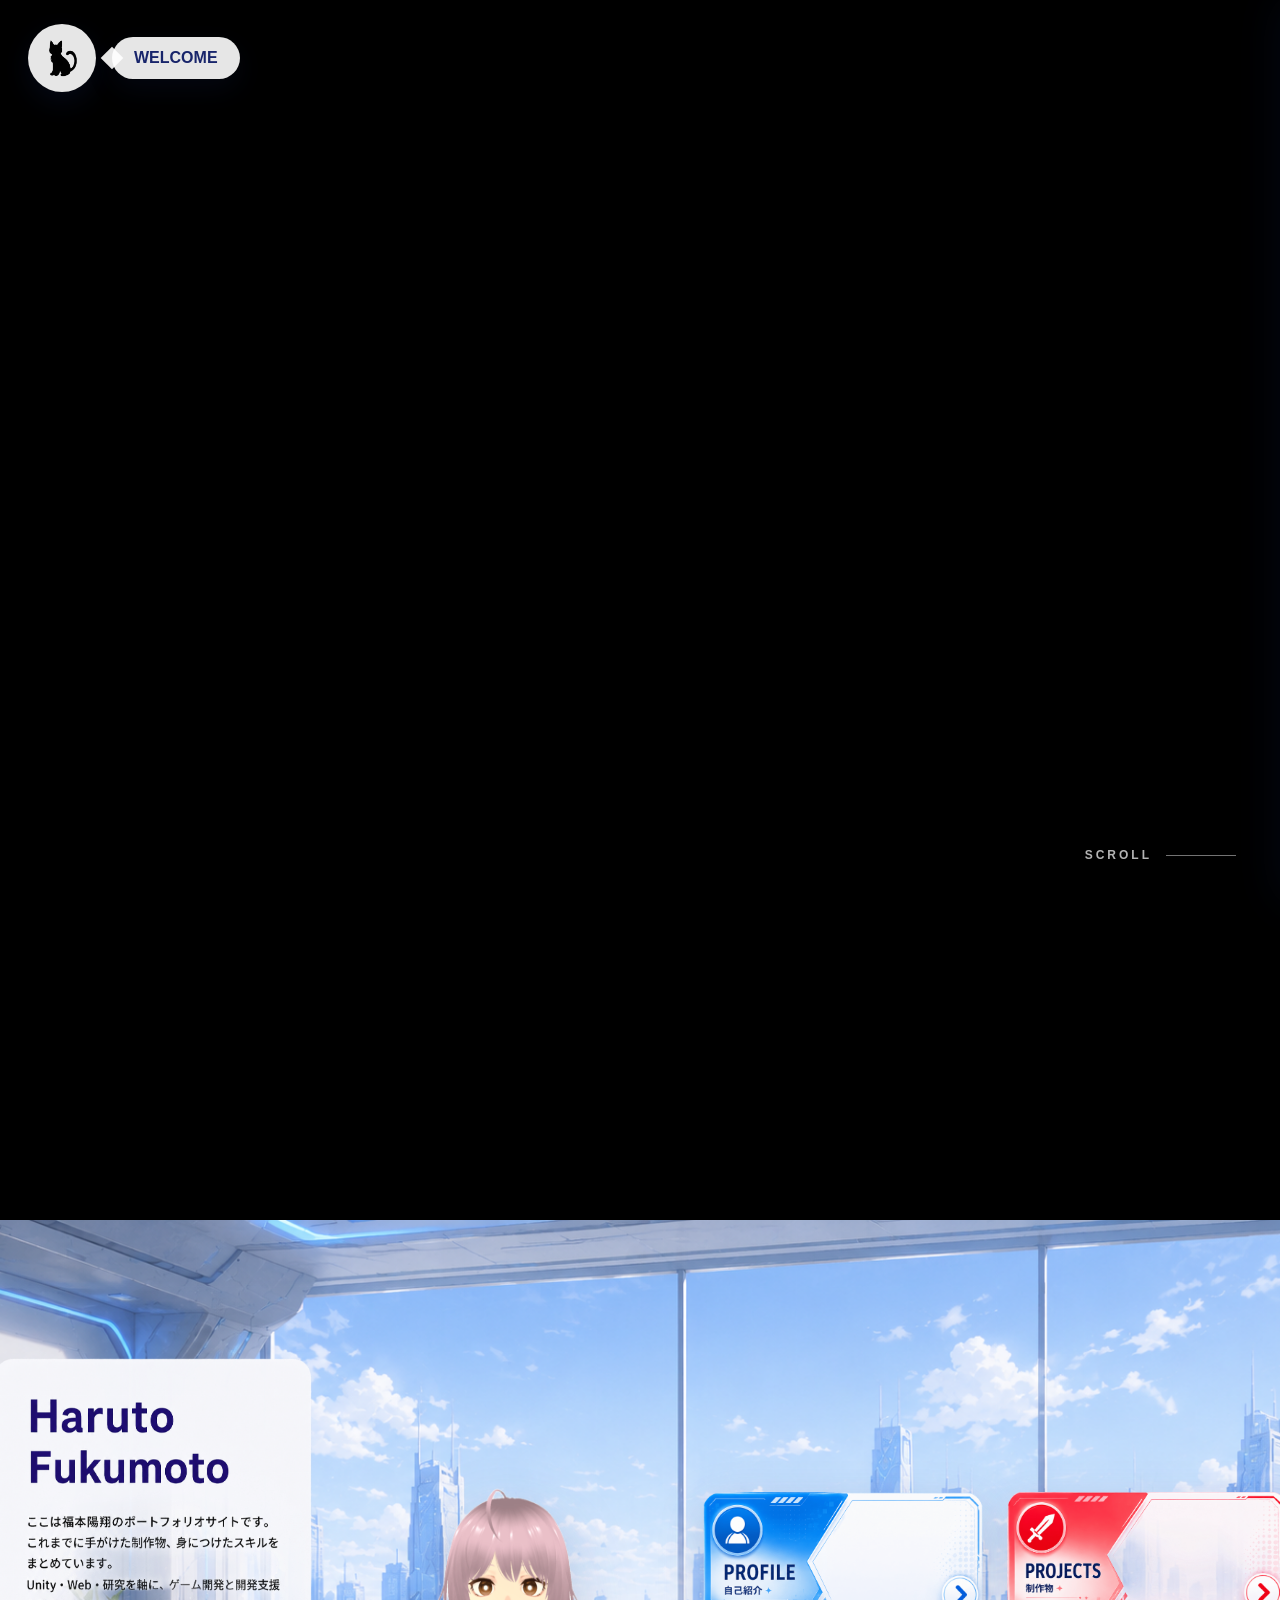
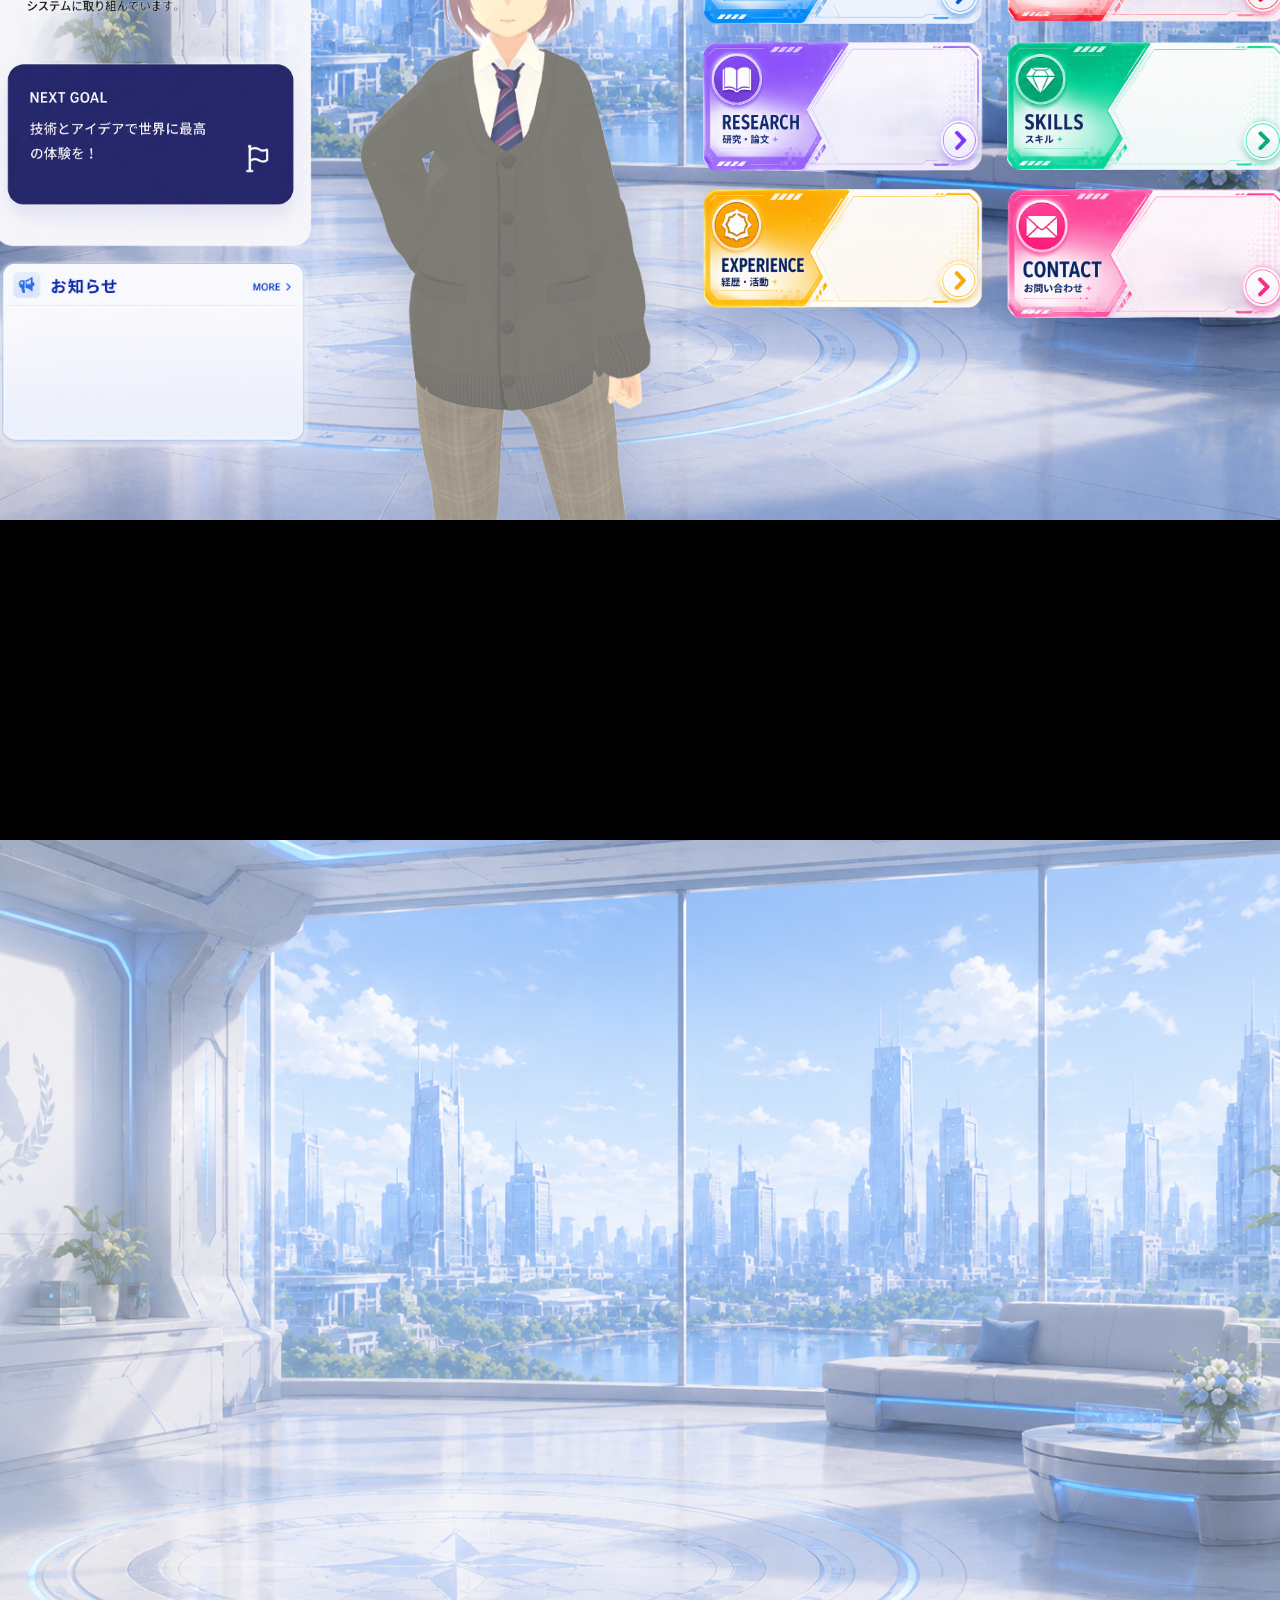
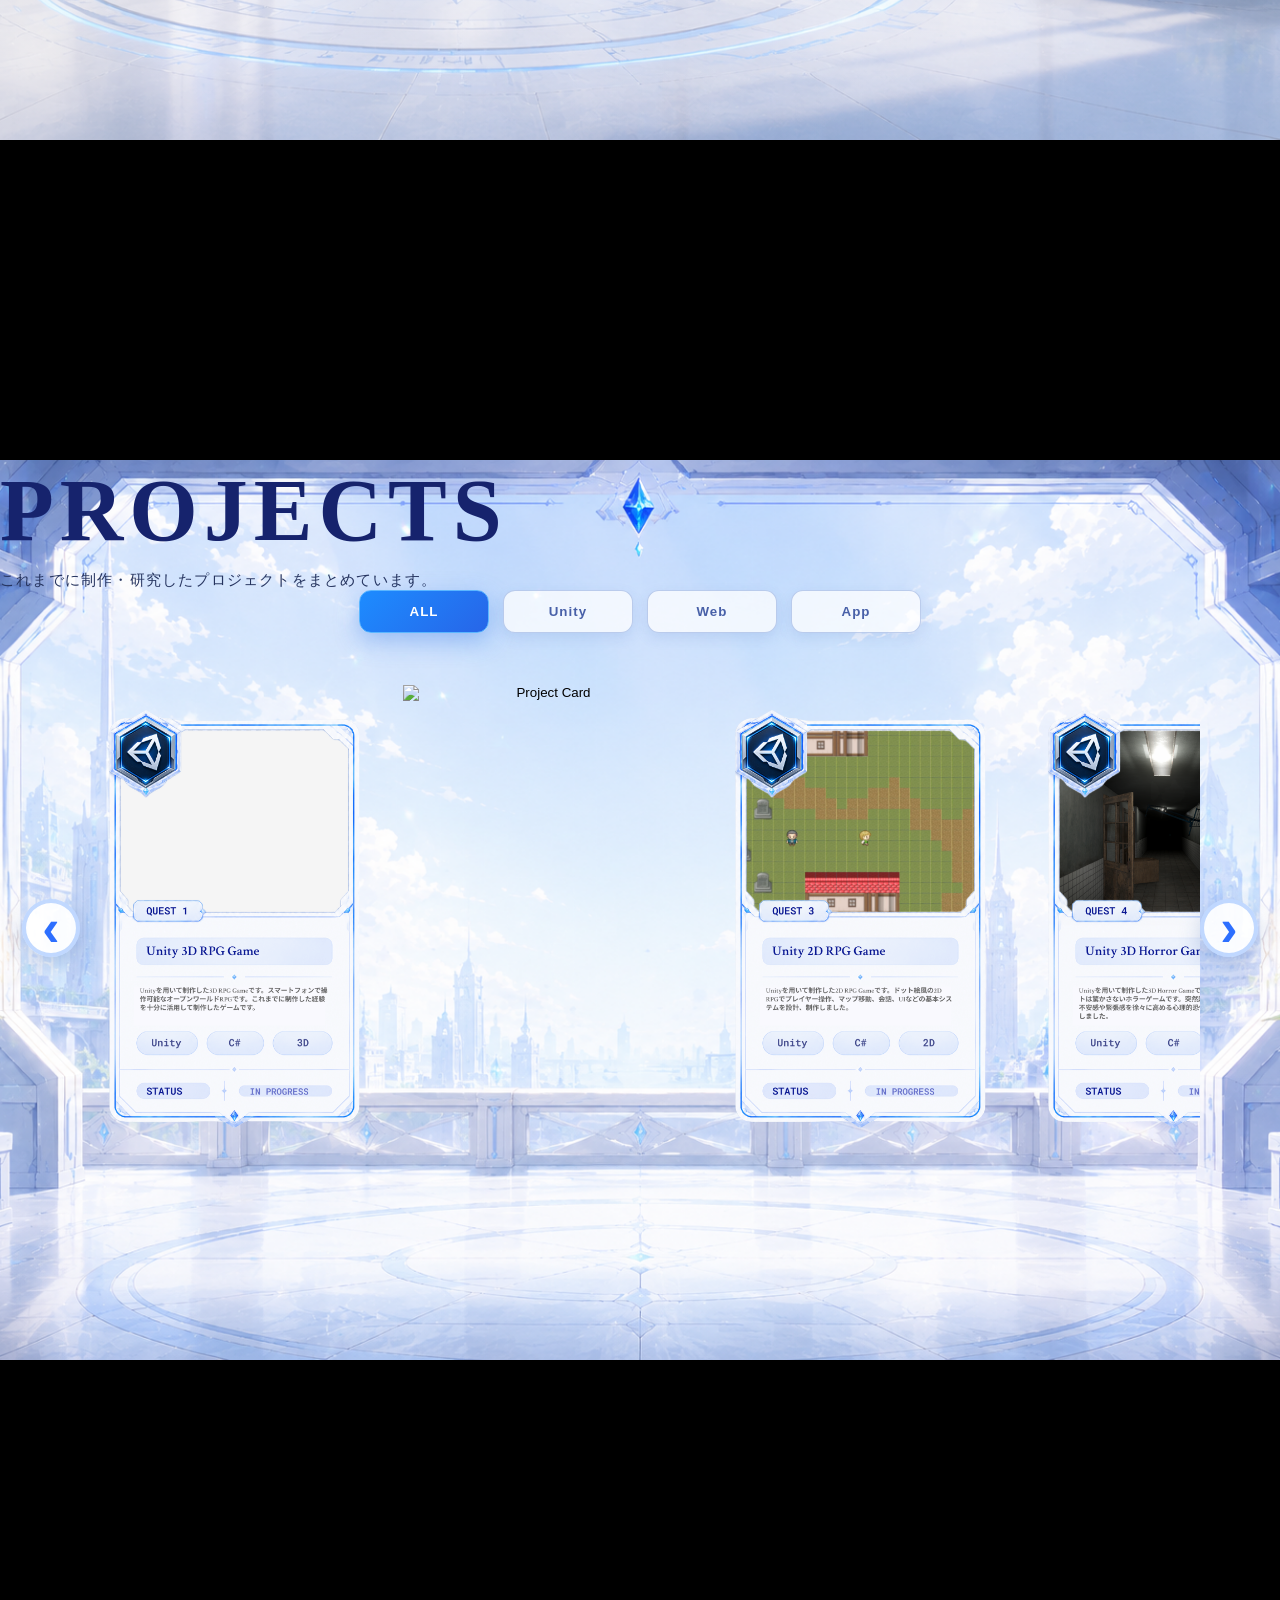
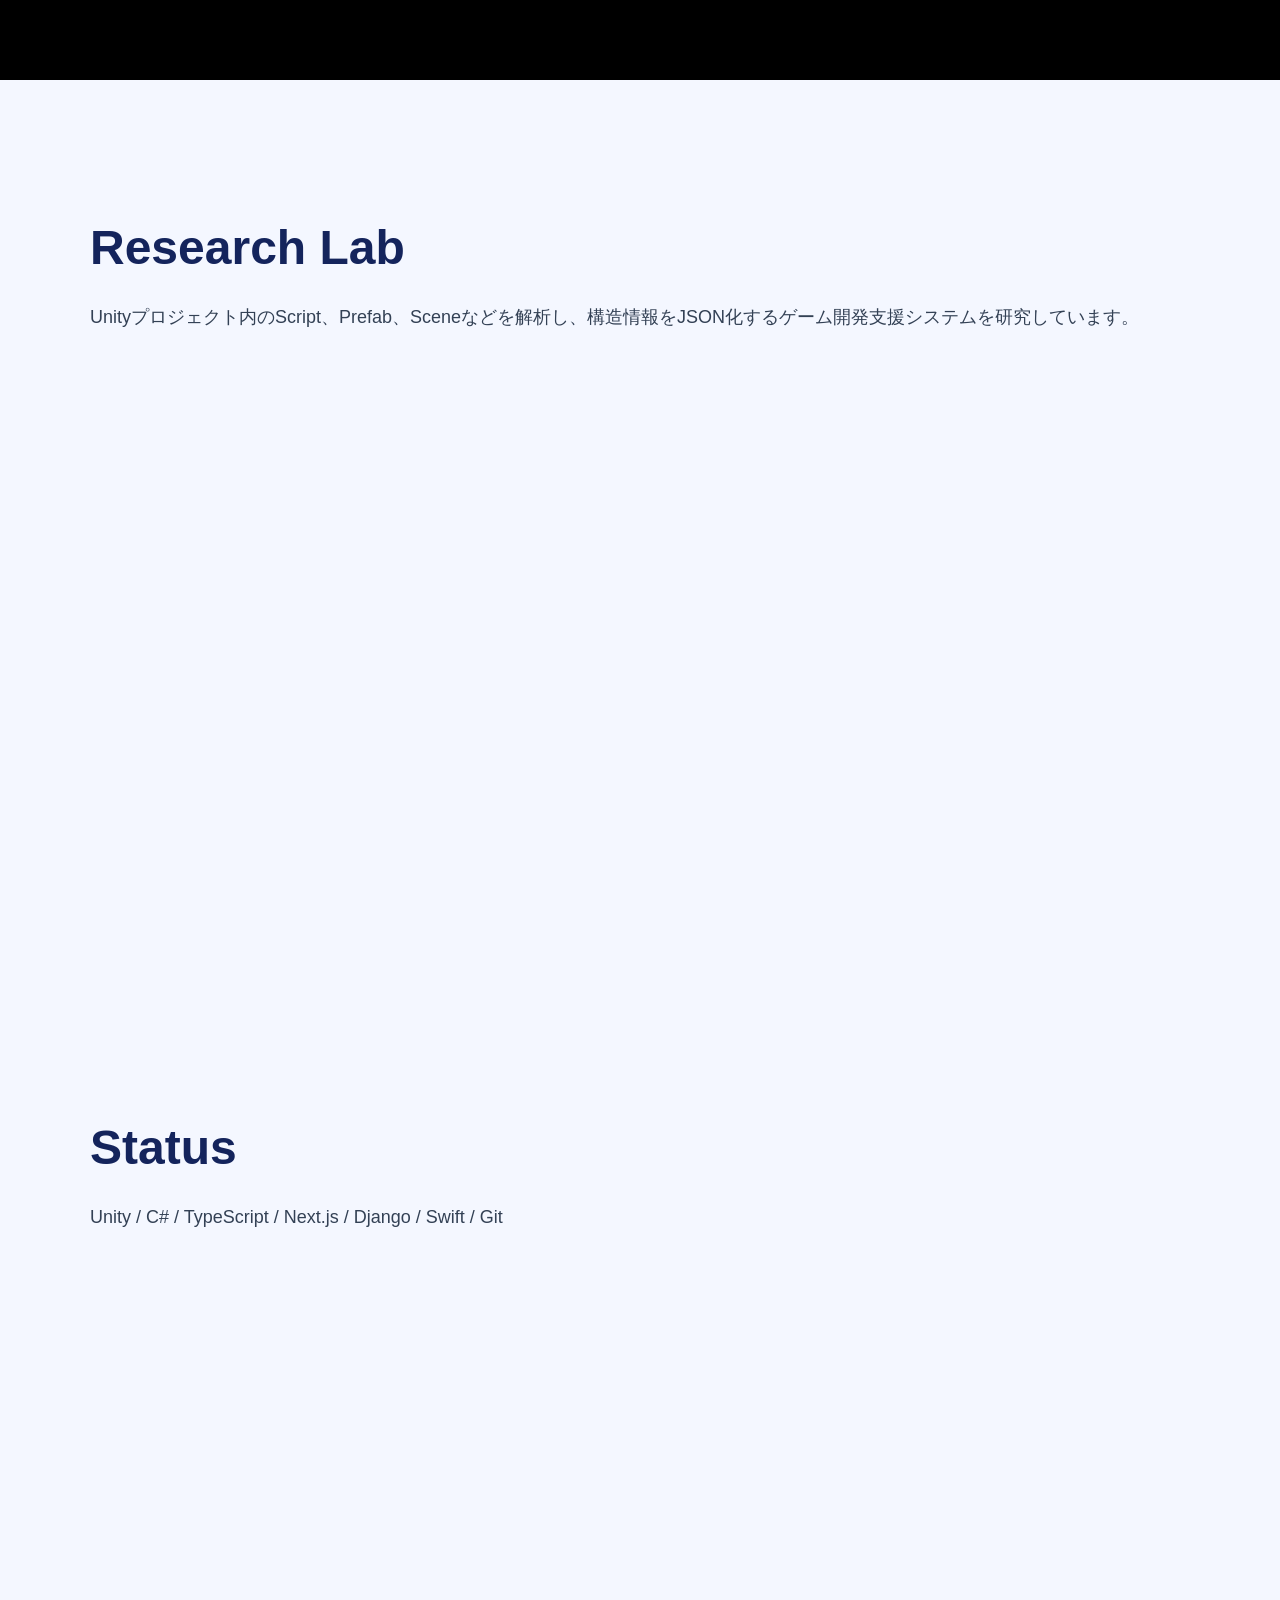
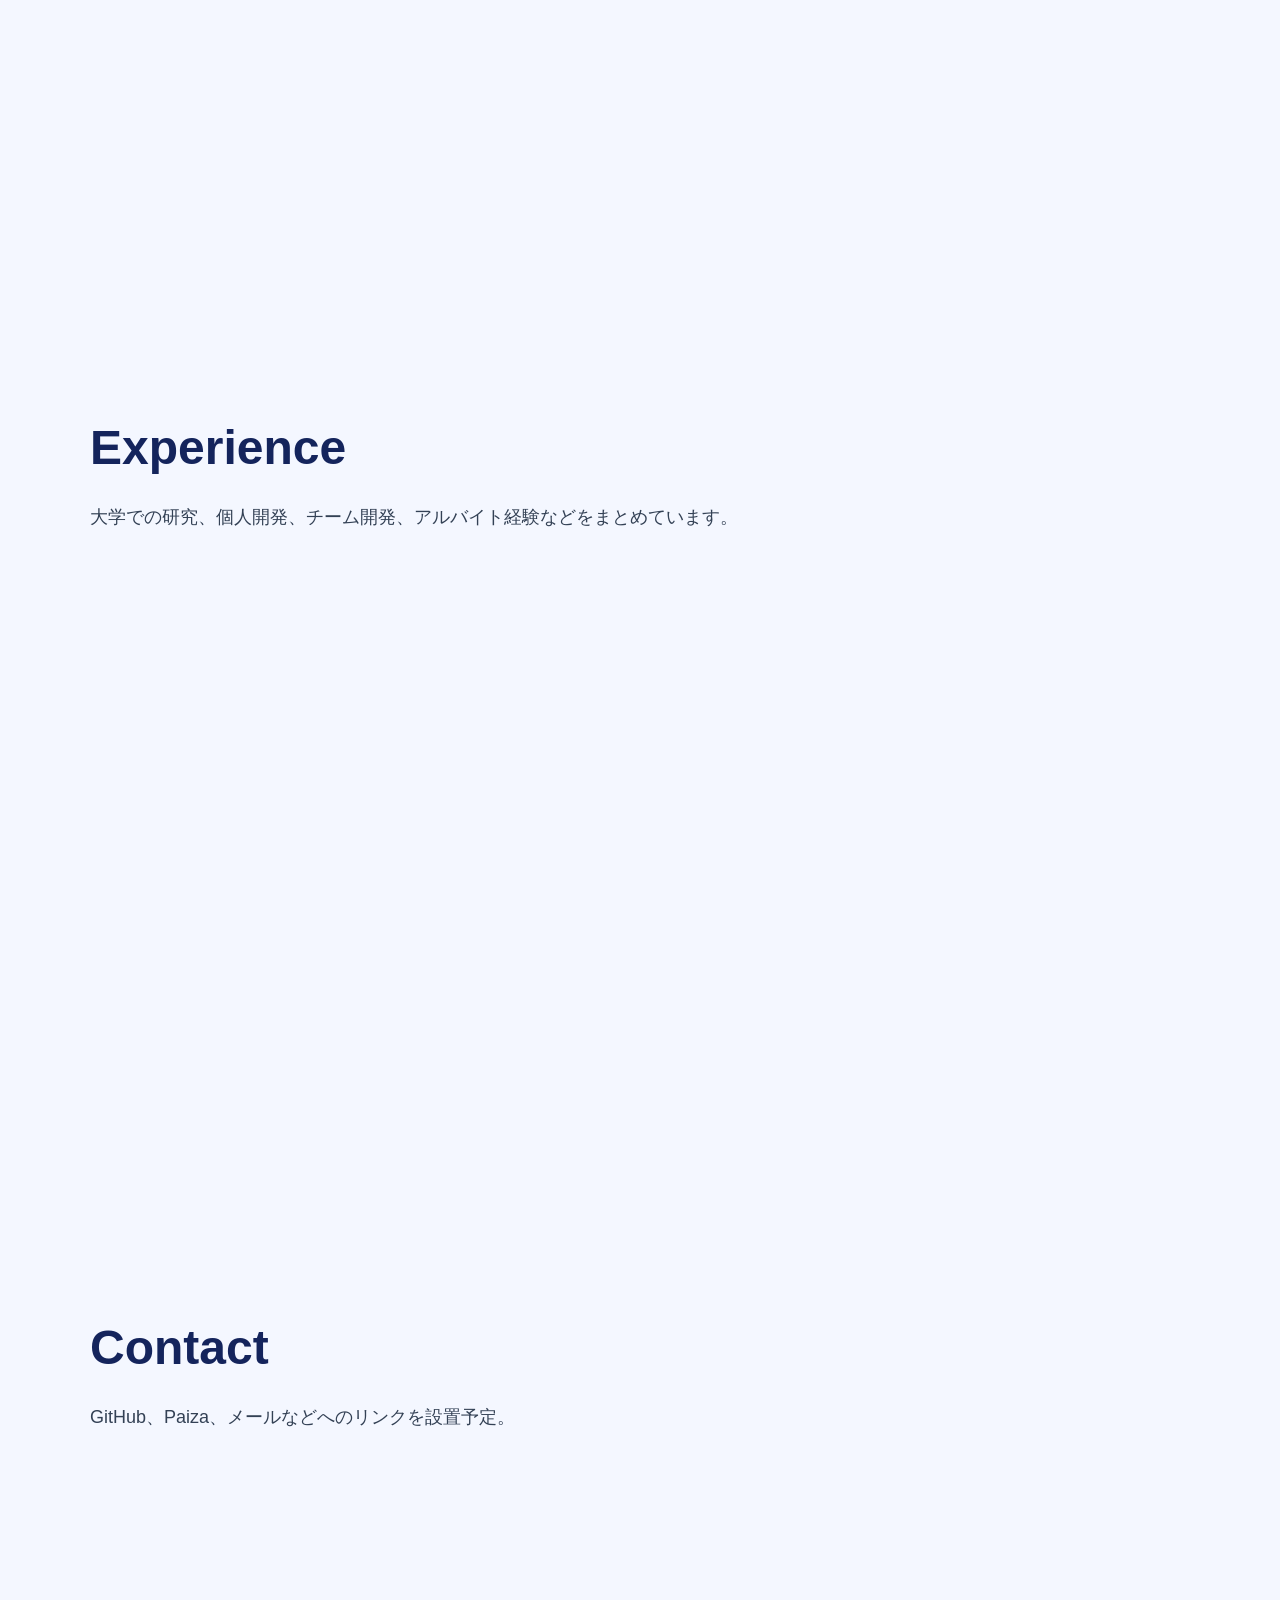
==== commit 64ce8be3: "Update Add projects Add Research" ====
--- a/index.html
+++ b/index.html
@@ -13,6 +13,7 @@
     <link rel="stylesheet" href="css/welcome.css" />
     <link rel="stylesheet" href="css/home.css" />
     <link rel="stylesheet" href="css/profile.css" />
+    <link rel="stylesheet" href="css/projects.css" />
     <link rel="stylesheet" href="css/sections.css" />
     <link rel="stylesheet" href="css/responsive.css" />
 </head>
@@ -24,8 +25,10 @@
     <div data-include="components/welcome.html"></div>
     <div data-include="components/home.html"></div>
     <div data-include="components/profile.html"></div>
+    <div data-include="components/projects.html"></div>
     <div data-include="components/main-sections.html"></div>
 
+    <script src="js/projects.js"></script>
     <script src="script.js"></script>
 </body>
 
--- a/css/projects.css
+++ b/css/projects.css
@@ -0,0 +1,174 @@
+.projects {
+  position: relative;
+  width: 100%;
+  height: 100vh;
+  min-height: 850px;
+  overflow: hidden;
+  background: #eef5ff;
+}
+
+.projects-bg {
+  position: absolute;
+  inset: 0;
+  width: 100%;
+  height: 100%;
+  object-fit: cover;
+  z-index: 0;
+  pointer-events: none;
+}
+
+.projects-header,
+.project-tabs,
+.project-scroll-area {
+  position: relative;
+  z-index: 1;
+}
+
+
+.projects-header h1 {
+    font-size: clamp(48px, 7vw, 88px);
+    letter-spacing: 6px;
+    color: #16236d;
+    margin: 0;
+    font-family: Georgia, "Times New Roman", serif;
+}
+
+.projects-header p {
+    margin-top: 10px;
+    color: #26345f;
+    font-size: 15px;
+    letter-spacing: 0.08em;
+}
+
+.project-tabs {
+    display: flex;
+    justify-content: center;
+    gap: 14px;
+    margin-bottom: 32px;
+    flex-wrap: wrap;
+}
+
+.project-tab {
+    min-width: 130px;
+    padding: 13px 28px;
+    border: 1px solid rgba(80, 120, 200, 0.35);
+    border-radius: 12px;
+    background: rgba(255, 255, 255, 0.75);
+    color: #4860a8;
+    font-weight: 700;
+    letter-spacing: 0.08em;
+    cursor: pointer;
+    box-shadow: 0 5px 14px rgba(60, 100, 180, 0.12);
+    transition: 0.25s;
+}
+
+.project-tab:hover {
+    transform: translateY(-2px);
+    background: rgba(235, 245, 255, 0.95);
+}
+
+.project-tab.active {
+    color: #ffffff;
+    background: linear-gradient(135deg, #1d8cff, #2765e8);
+    border-color: #5bb6ff;
+    box-shadow: 0 8px 24px rgba(36, 110, 230, 0.35);
+}
+
+.project-scroll-area {
+    position: relative;
+    width: 100%;
+    padding: 0 80px;
+}
+
+.project-card-row {
+    display: flex;
+    gap: 28px;
+    overflow-x: auto;
+    scroll-behavior: smooth;
+    padding: 20px 10px 36px;
+    scrollbar-width: none;
+}
+
+.project-card-row::-webkit-scrollbar {
+    display: none;
+}
+
+.project-card {
+    flex: 0 0 285px;
+    height: 470px;
+    border: none;
+    background: transparent;
+    padding: 0;
+    cursor: pointer;
+    transition: 0.25s;
+}
+
+.project-card:hover {
+    transform: translateY(-8px) scale(1.02);
+}
+
+.project-card img {
+    width: 100%;
+    height: 100%;
+    object-fit: contain;
+    display: block;
+    user-select: none;
+    pointer-events: none;
+}
+
+.scroll-btn {
+    position: absolute;
+    top: 50%;
+    transform: translateY(-50%);
+    z-index: 5;
+    width: 58px;
+    height: 58px;
+    border-radius: 50%;
+    border: 4px solid rgba(120, 170, 255, 0.45);
+    background: rgba(255, 255, 255, 0.92);
+    color: #2d6fff;
+    font-size: 52px;
+    line-height: 42px;
+    font-weight: 700;
+    cursor: pointer;
+    box-shadow: 0 8px 22px rgba(40, 80, 160, 0.25);
+    transition: 0.25s;
+}
+
+.scroll-btn:hover {
+    transform: translateY(-50%) scale(1.08);
+    background: #ffffff;
+}
+
+.scroll-btn.left {
+    left: 22px;
+}
+
+.scroll-btn.right {
+    right: 22px;
+}
+
+@media (max-width: 768px) {
+    .projects-section {
+        padding-top: 70px;
+    }
+
+    .project-scroll-area {
+        padding: 0 18px;
+    }
+
+    .project-card {
+        flex-basis: 250px;
+        height: 410px;
+    }
+
+    .scroll-btn {
+        display: none;
+    }
+
+    .project-tab {
+        min-width: 95px;
+        padding: 11px 16px;
+        font-size: 13px;
+    }
+}
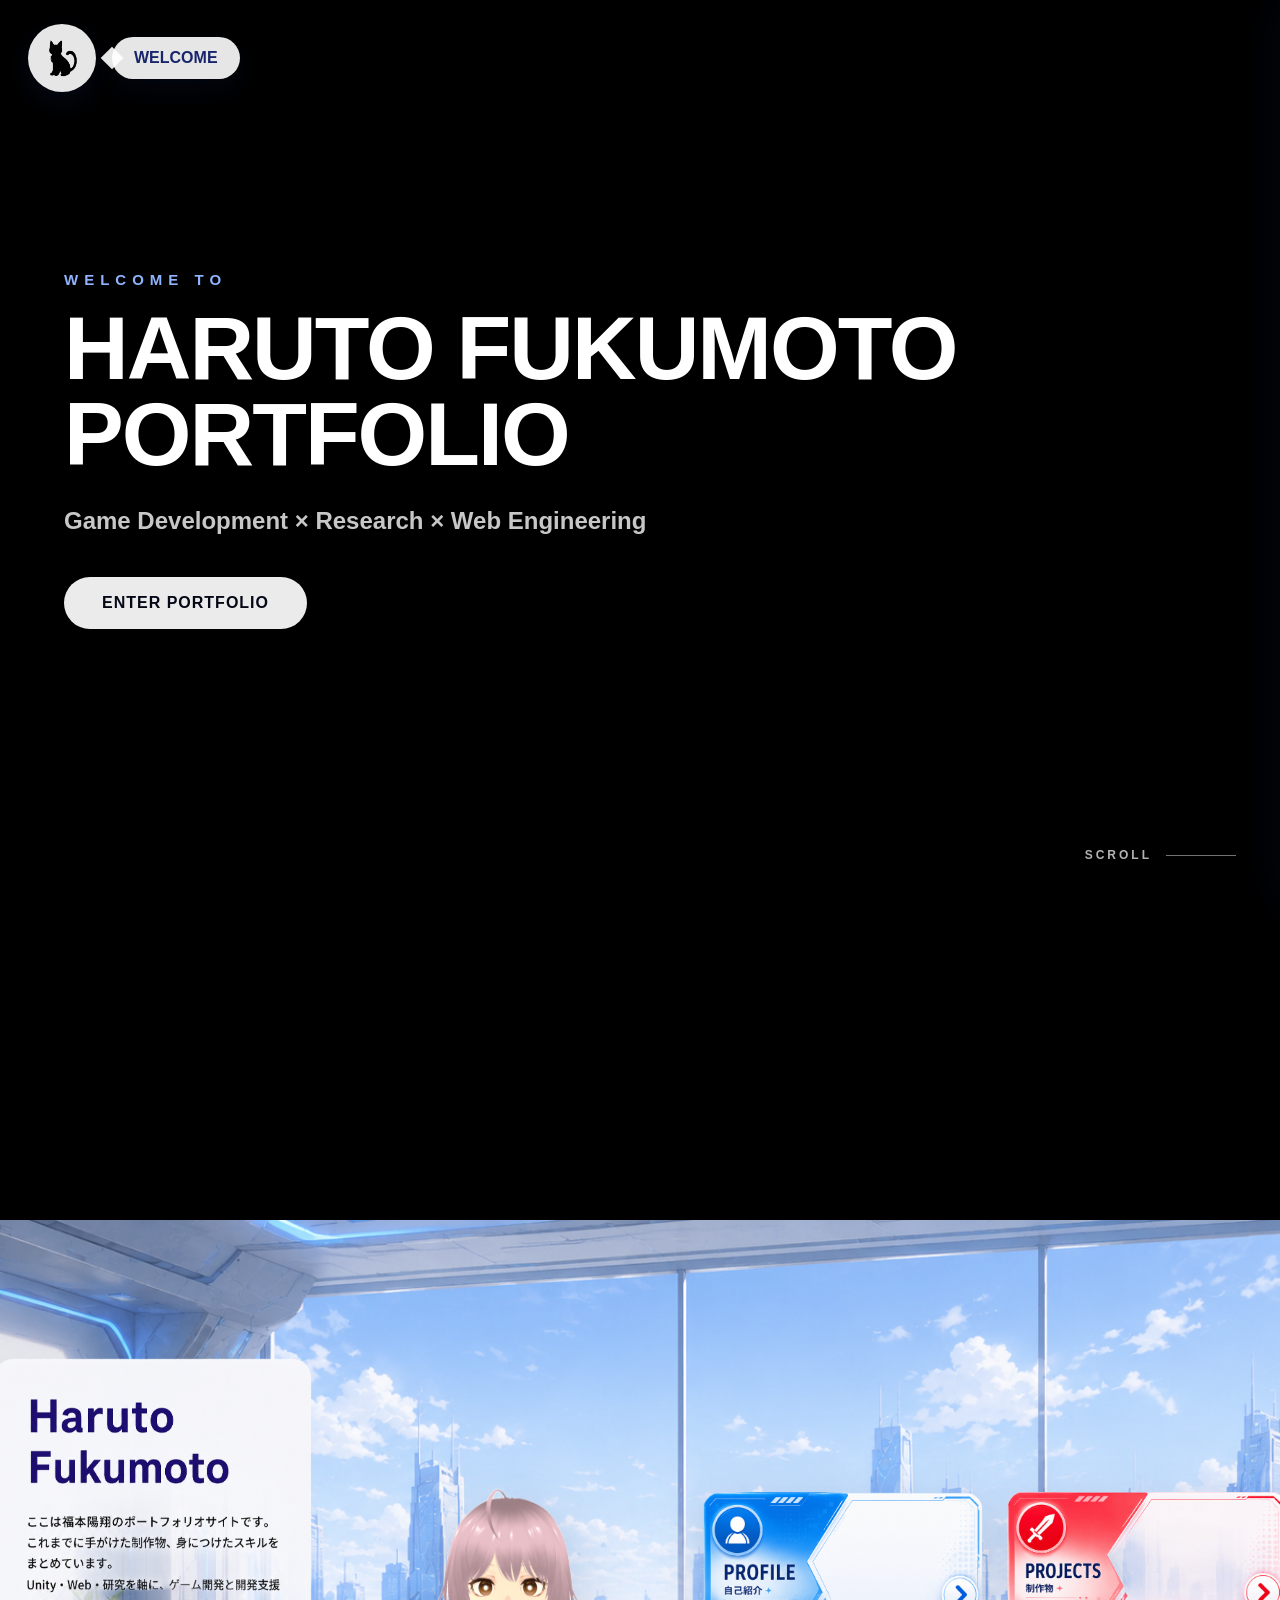
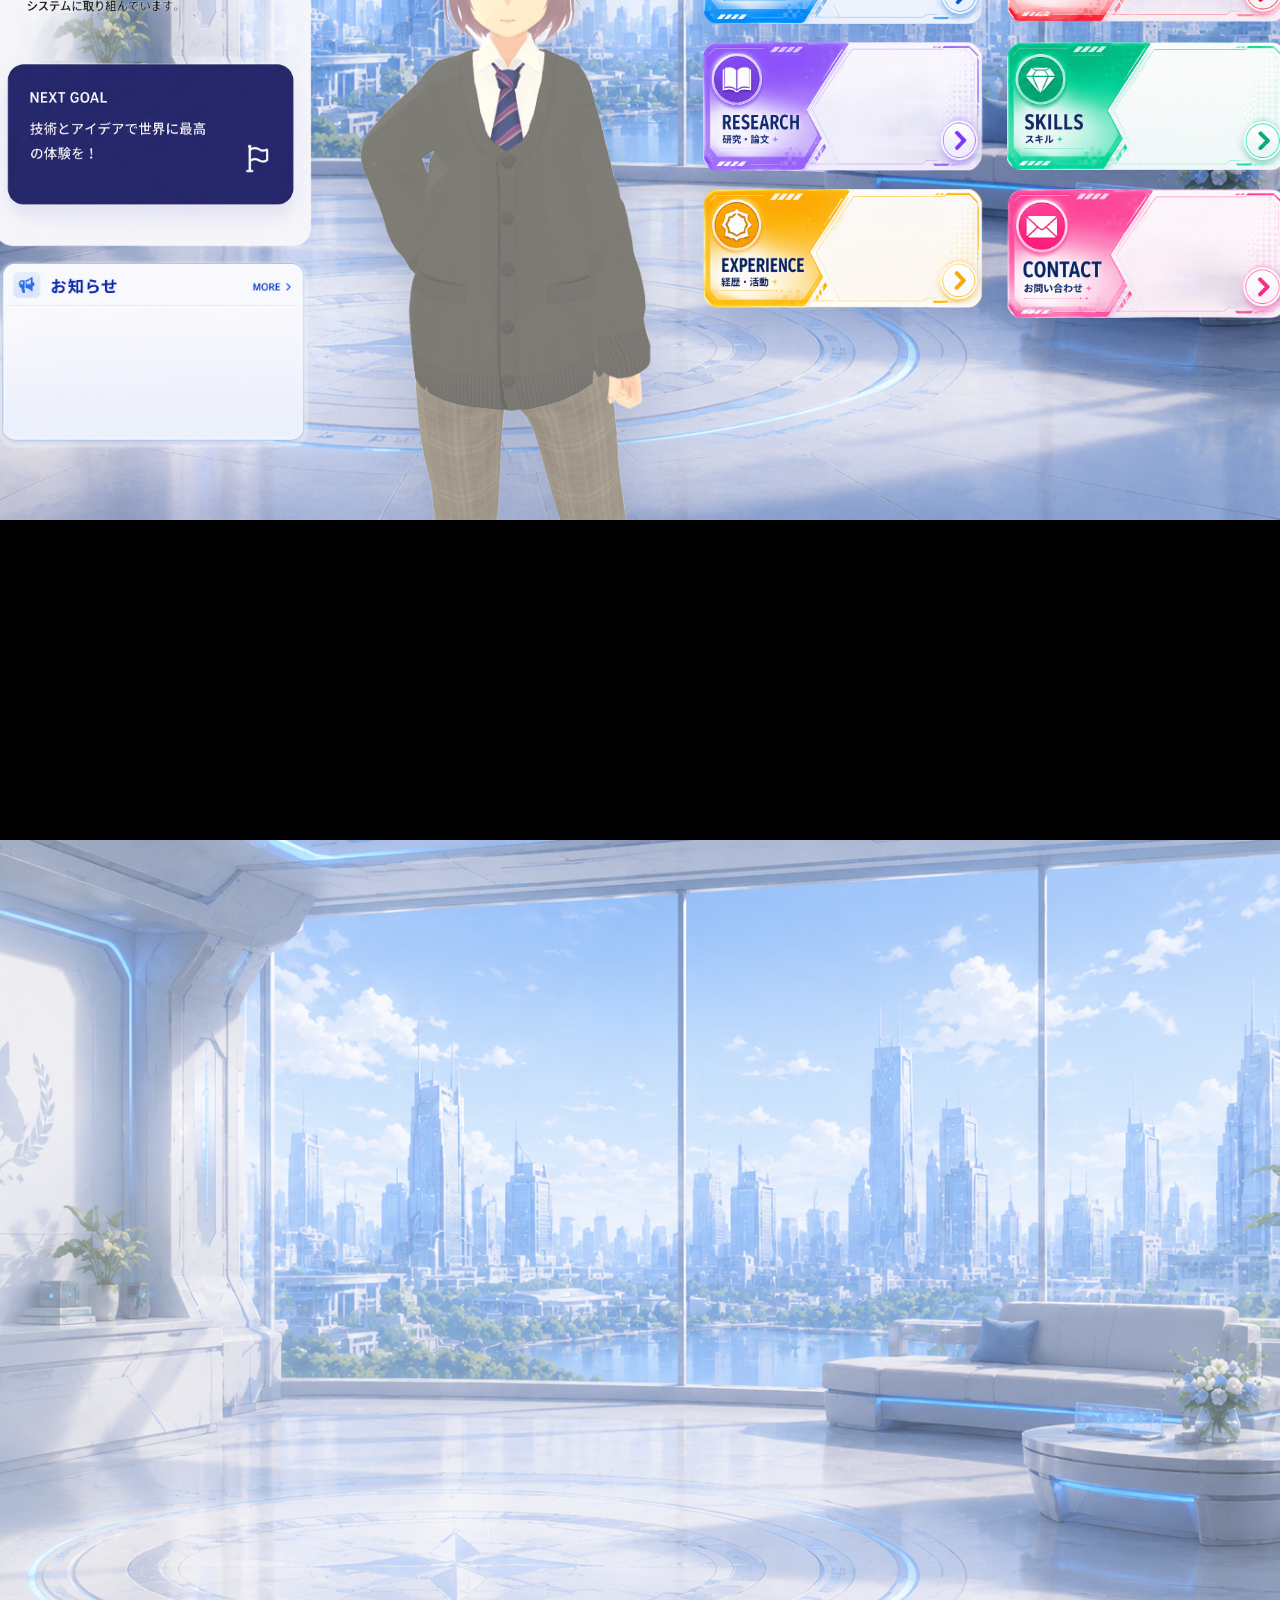
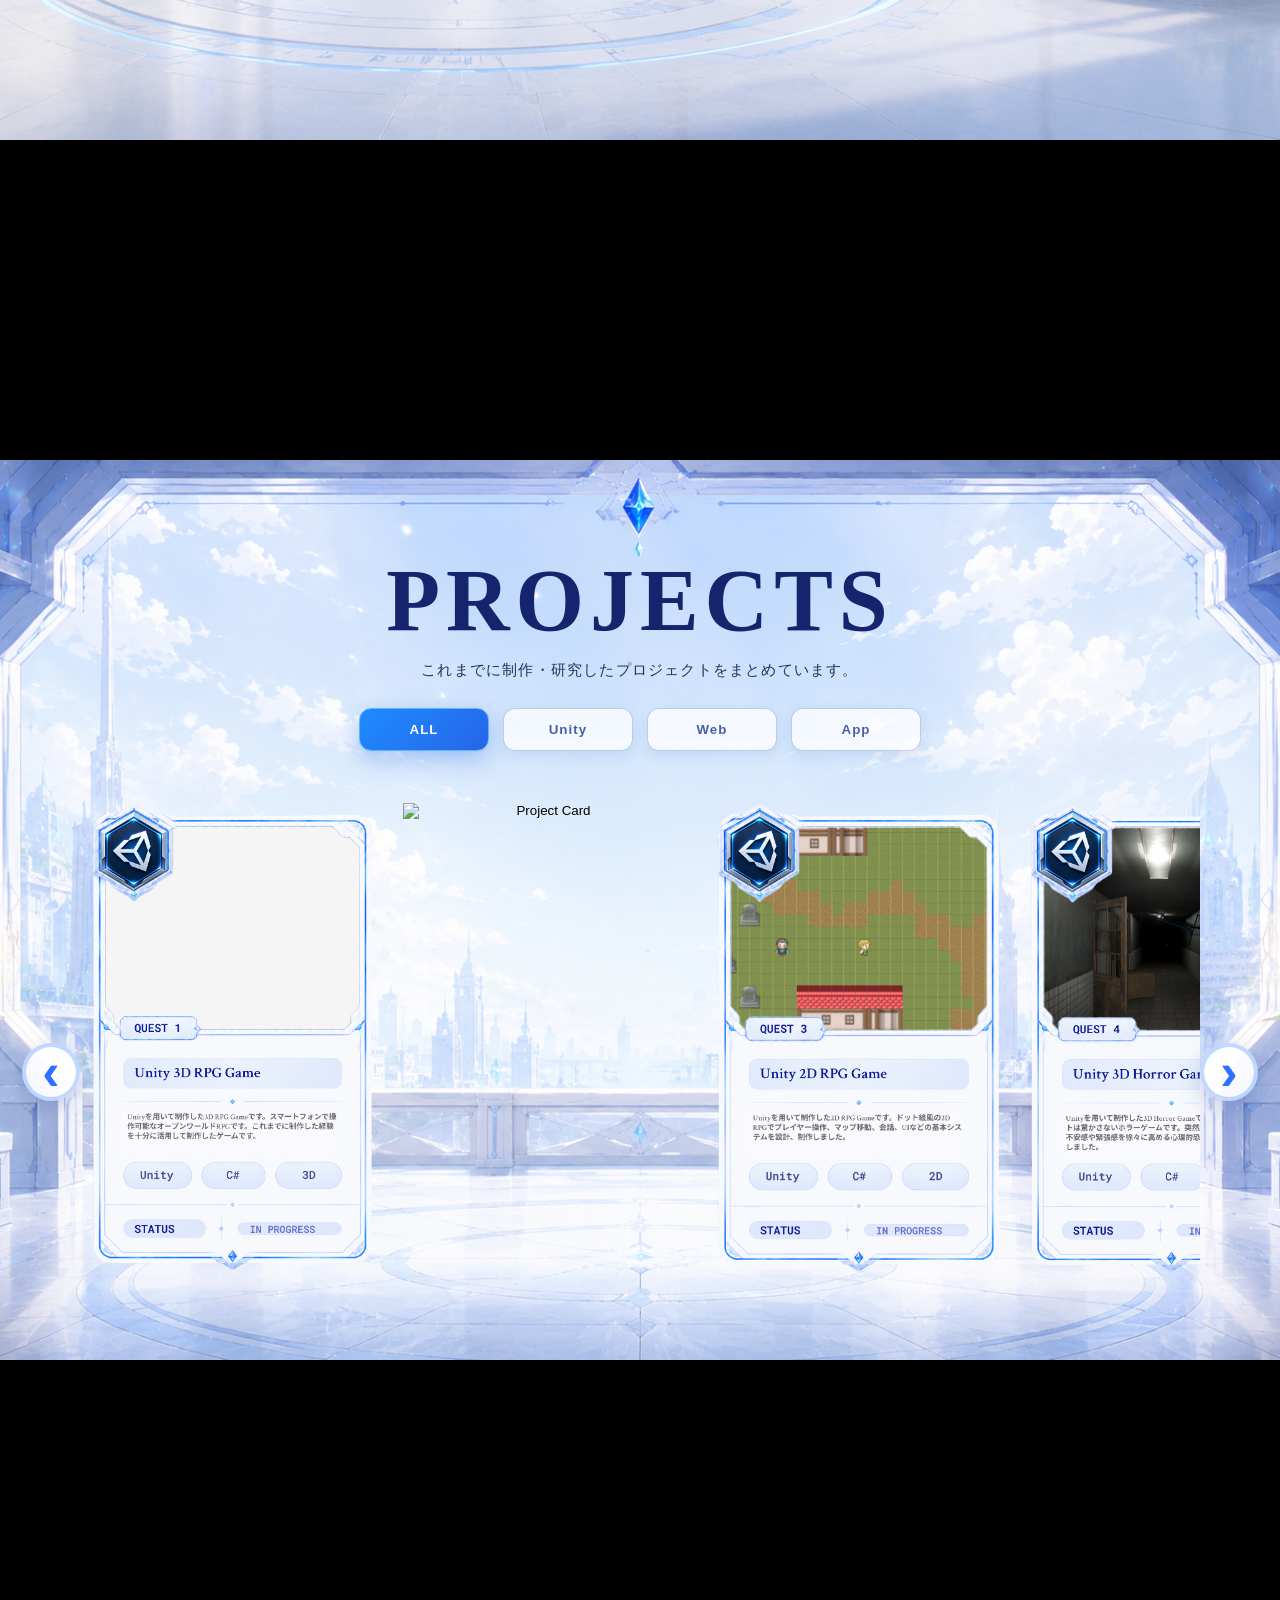
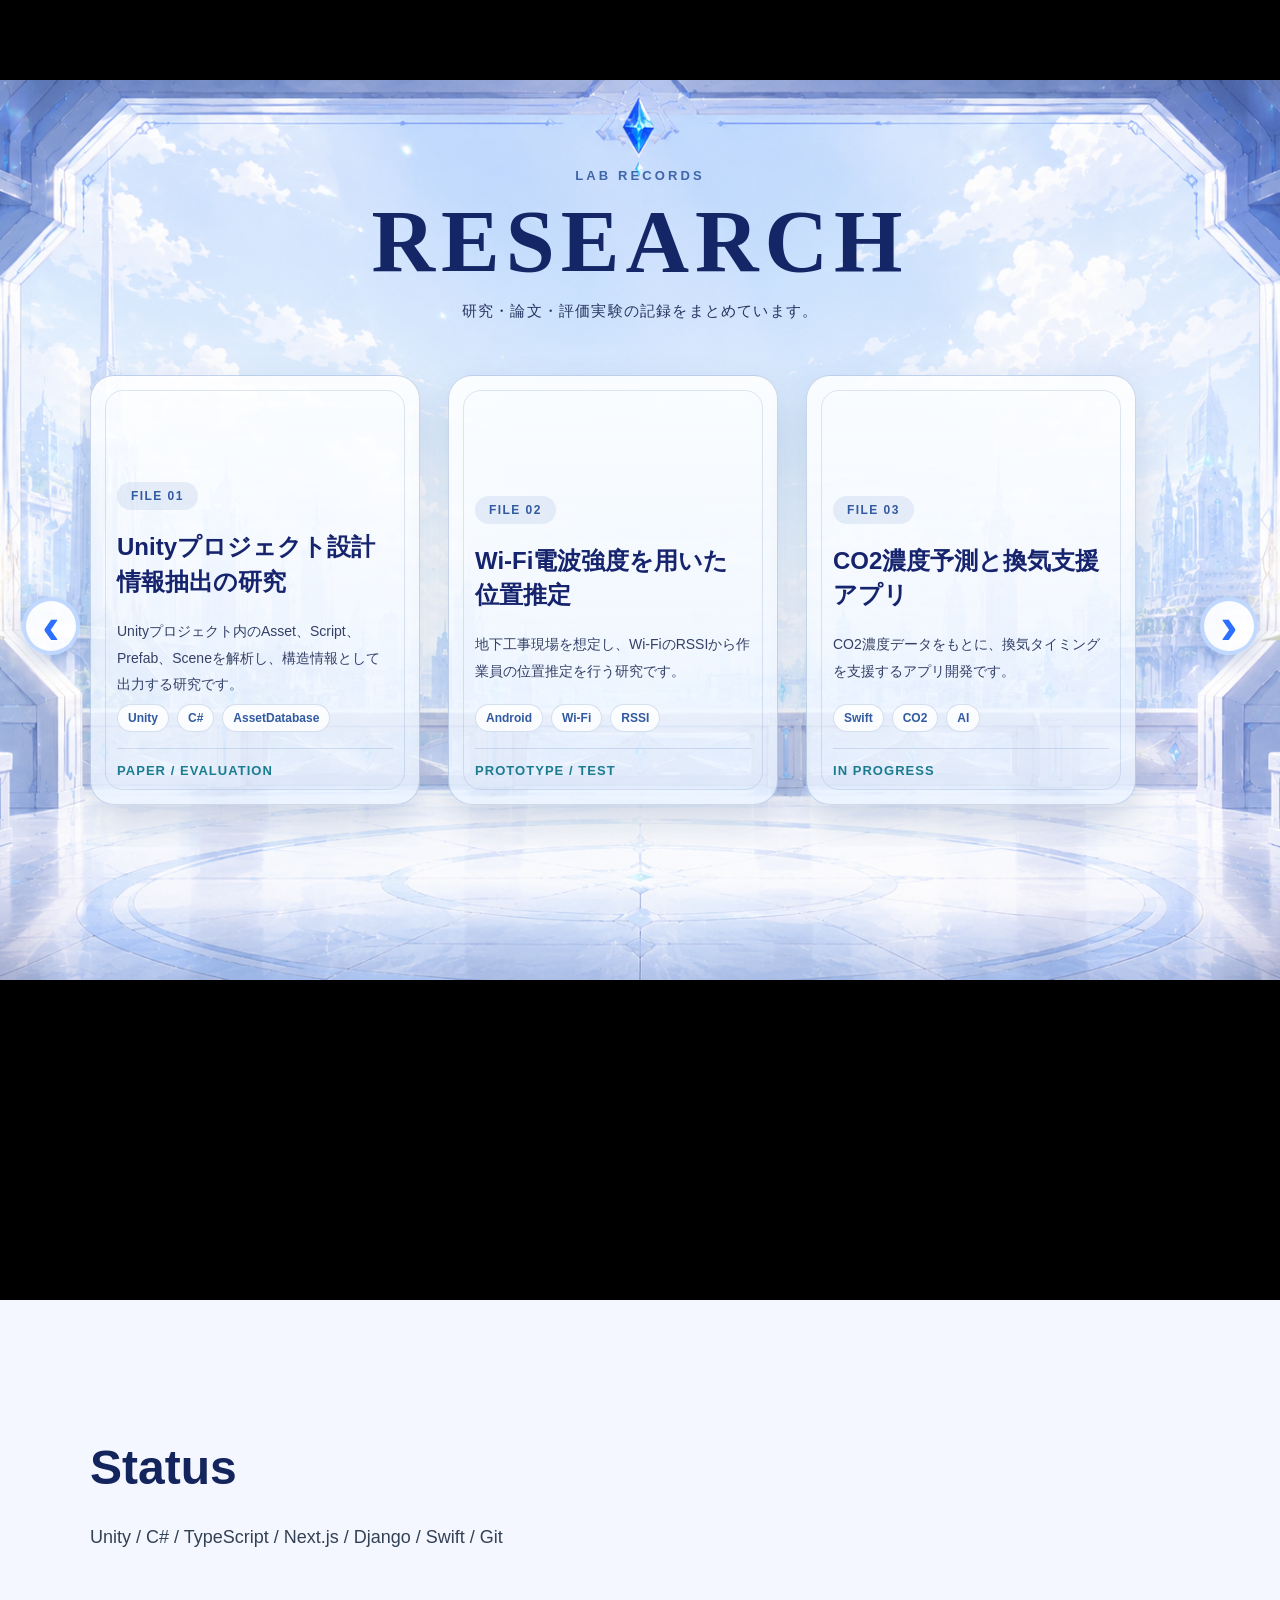
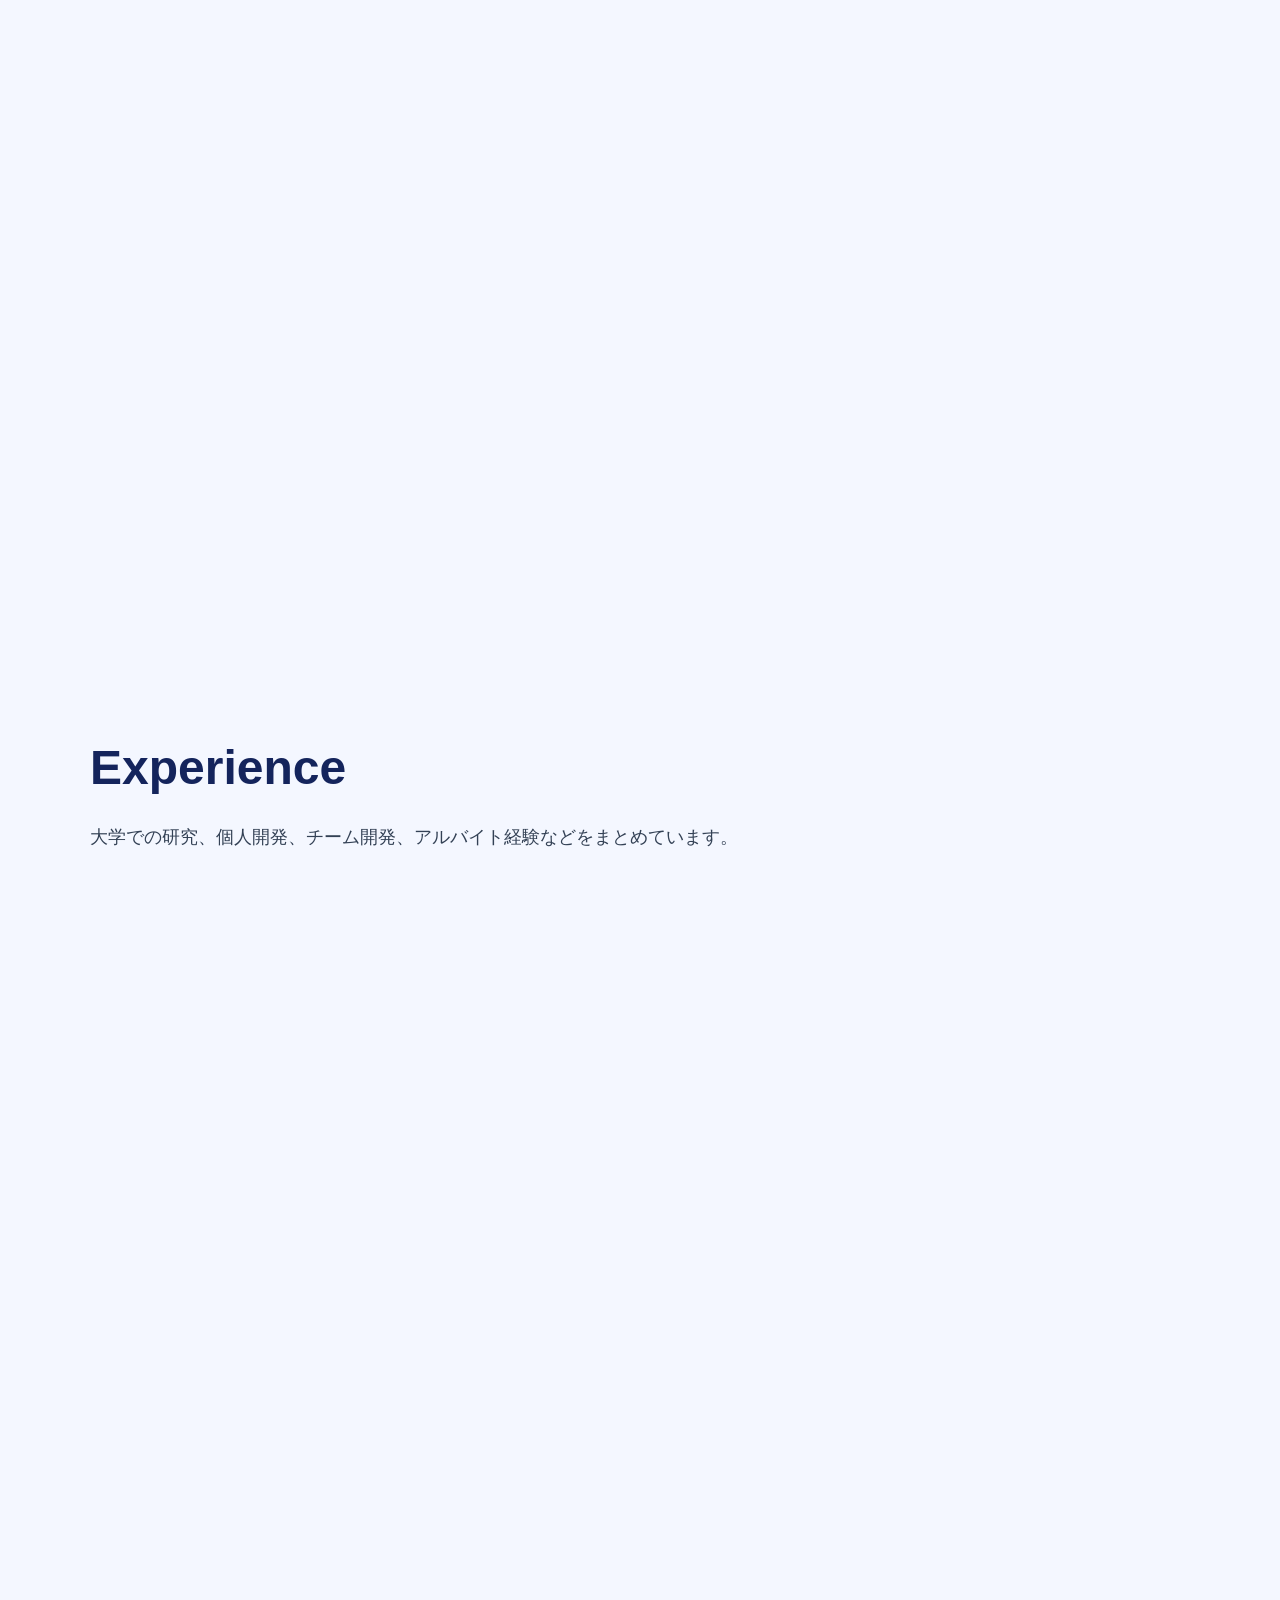
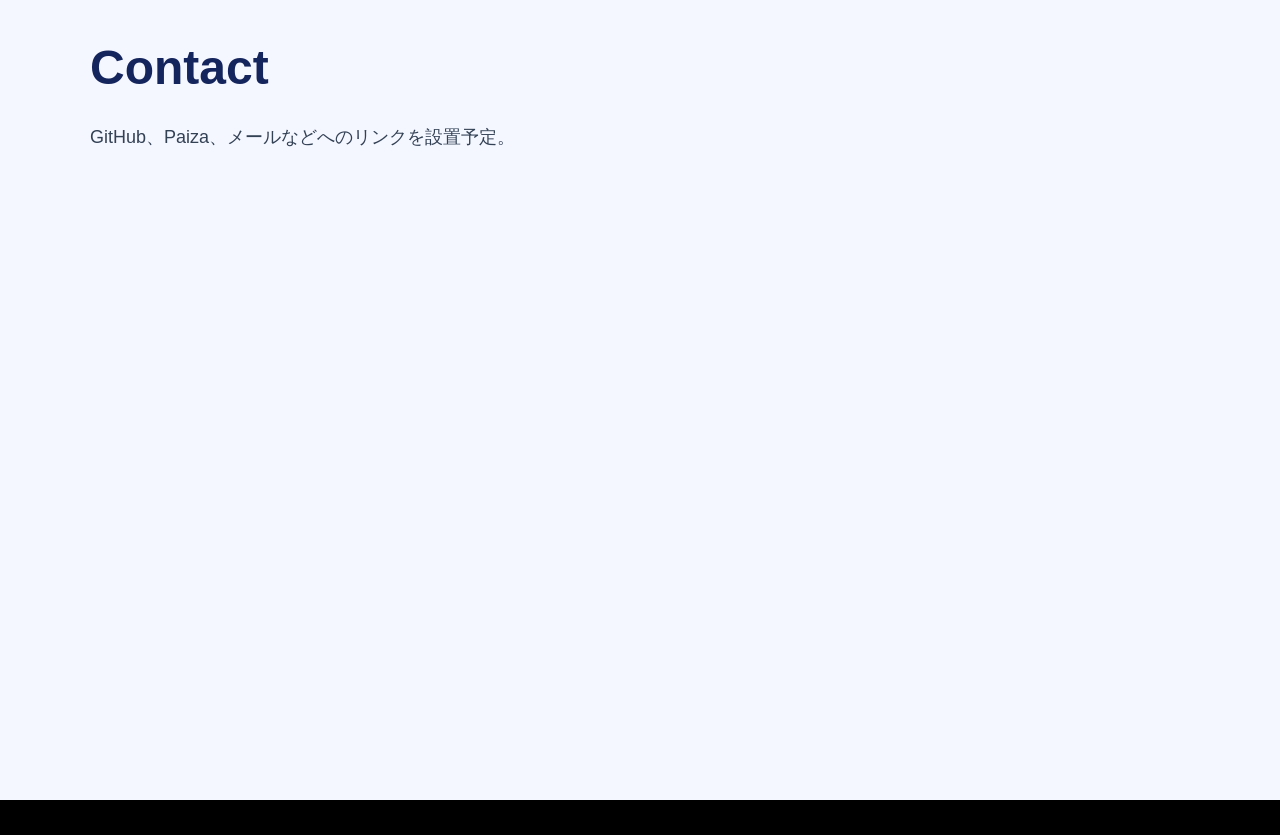
==== commit 104d9e2e: "Update Update projects Add research" ====
--- a/index.html
+++ b/index.html
@@ -14,6 +14,7 @@
     <link rel="stylesheet" href="css/home.css" />
     <link rel="stylesheet" href="css/profile.css" />
     <link rel="stylesheet" href="css/projects.css" />
+    <link rel="stylesheet" href="css/research.css" />   
     <link rel="stylesheet" href="css/sections.css" />
     <link rel="stylesheet" href="css/responsive.css" />
 </head>
@@ -26,9 +27,11 @@
     <div data-include="components/home.html"></div>
     <div data-include="components/profile.html"></div>
     <div data-include="components/projects.html"></div>
+    <div data-include="components/research.html"></div>
     <div data-include="components/main-sections.html"></div>
 
     <script src="js/projects.js"></script>
+    <script src="js/research.js"></script>
     <script src="script.js"></script>
 </body>
 
--- a/css/projects.css
+++ b/css/projects.css
@@ -1,10 +1,12 @@
-.projects {
+.projects-section {
   position: relative;
   width: 100%;
   height: 100vh;
   min-height: 850px;
   overflow: hidden;
   background: #eef5ff;
+  box-sizing: border-box;
+  padding-top: 90px;
 }
 
 .projects-bg {
@@ -24,151 +26,262 @@
   z-index: 1;
 }
 
+.projects-header {
+  text-align: center;
+  margin-bottom: 28px;
+}
 
 .projects-header h1 {
-    font-size: clamp(48px, 7vw, 88px);
-    letter-spacing: 6px;
-    color: #16236d;
-    margin: 0;
-    font-family: Georgia, "Times New Roman", serif;
+  font-size: clamp(48px, 7vw, 88px);
+  letter-spacing: 6px;
+  color: #16236d;
+  margin: 0;
+  font-family: Georgia, "Times New Roman", serif;
 }
 
 .projects-header p {
-    margin-top: 10px;
-    color: #26345f;
-    font-size: 15px;
-    letter-spacing: 0.08em;
+  margin-top: 10px;
+  color: #26345f;
+  font-size: 15px;
+  letter-spacing: 0.08em;
 }
 
 .project-tabs {
-    display: flex;
-    justify-content: center;
-    gap: 14px;
-    margin-bottom: 32px;
-    flex-wrap: wrap;
+  display: flex;
+  justify-content: center;
+  gap: 14px;
+  margin-bottom: 32px;
+  flex-wrap: wrap;
 }
 
 .project-tab {
-    min-width: 130px;
-    padding: 13px 28px;
-    border: 1px solid rgba(80, 120, 200, 0.35);
-    border-radius: 12px;
-    background: rgba(255, 255, 255, 0.75);
-    color: #4860a8;
-    font-weight: 700;
-    letter-spacing: 0.08em;
-    cursor: pointer;
-    box-shadow: 0 5px 14px rgba(60, 100, 180, 0.12);
-    transition: 0.25s;
+  min-width: 130px;
+  padding: 13px 28px;
+  border: 1px solid rgba(80, 120, 200, 0.35);
+  border-radius: 12px;
+  background: rgba(255, 255, 255, 0.75);
+  color: #4860a8;
+  font-weight: 700;
+  letter-spacing: 0.08em;
+  cursor: pointer;
+  box-shadow: 0 5px 14px rgba(60, 100, 180, 0.12);
+  transition: 0.25s;
 }
 
 .project-tab:hover {
-    transform: translateY(-2px);
-    background: rgba(235, 245, 255, 0.95);
+  transform: translateY(-2px);
+  background: rgba(235, 245, 255, 0.95);
 }
 
 .project-tab.active {
-    color: #ffffff;
-    background: linear-gradient(135deg, #1d8cff, #2765e8);
-    border-color: #5bb6ff;
-    box-shadow: 0 8px 24px rgba(36, 110, 230, 0.35);
+  color: #ffffff;
+  background: linear-gradient(135deg, #1d8cff, #2765e8);
+  border-color: #5bb6ff;
+  box-shadow: 0 8px 24px rgba(36, 110, 230, 0.35);
 }
 
 .project-scroll-area {
-    position: relative;
-    width: 100%;
-    padding: 0 80px;
+  width: 100%;
+  padding: 0 80px;
+  box-sizing: border-box;
 }
 
 .project-card-row {
-    display: flex;
-    gap: 28px;
-    overflow-x: auto;
-    scroll-behavior: smooth;
-    padding: 20px 10px 36px;
-    scrollbar-width: none;
+  display: flex;
+  gap: 28px;
+  overflow-x: auto;
+  scroll-behavior: smooth;
+  padding: 20px 10px 36px;
+  scrollbar-width: none;
 }
 
 .project-card-row::-webkit-scrollbar {
+  display: none;
+}
+
+.project-card {
+  flex: 0 0 285px;
+  height: 470px;
+  border: none;
+  background: transparent;
+  padding: 0;
+  cursor: pointer;
+  transition: 0.25s;
+}
+
+.project-card:hover {
+  transform: translateY(-8px) scale(1.02);
+}
+
+.project-card img {
+  width: 100%;
+  height: 100%;
+  object-fit: contain;
+  display: block;
+  user-select: none;
+  pointer-events: none;
+}
+
+.scroll-btn {
+  position: absolute;
+  top: 55%;
+  transform: translateY(-50%);
+  z-index: 5;
+  width: 58px;
+  height: 58px;
+  border-radius: 50%;
+  border: 4px solid rgba(120, 170, 255, 0.45);
+  background: rgba(255, 255, 255, 0.92);
+  color: #2d6fff;
+  font-size: 52px;
+  line-height: 42px;
+  font-weight: 700;
+  cursor: pointer;
+  box-shadow: 0 8px 22px rgba(40, 80, 160, 0.25);
+  transition: 0.25s;
+}
+
+.scroll-btn:hover {
+  transform: translateY(-50%) scale(1.08);
+  background: #ffffff;
+}
+
+.scroll-btn.left {
+  left: 22px;
+}
+
+.scroll-btn.right {
+  right: 22px;
+}
+
+/* modal */
+
+body.modal-open {
+  overflow: hidden;
+}
+
+.project-modal {
+  position: fixed;
+  inset: 0;
+  z-index: 9999;
+  display: none;
+  align-items: center;
+  justify-content: center;
+  padding: 32px;
+}
+
+.project-modal.active {
+  display: flex;
+}
+
+.project-modal-bg {
+  position: absolute;
+  inset: 0;
+  background: rgba(8, 18, 45, 0.68);
+  backdrop-filter: blur(8px);
+}
+
+.project-modal-content {
+  position: relative;
+  z-index: 1;
+  max-width: min(92vw, 900px);
+  max-height: 88vh;
+  animation: projectModalPop 0.25s ease;
+}
+
+.project-modal-content img {
+  display: block;
+  width: 100%;
+  max-height: 88vh;
+  object-fit: contain;
+  border-radius: 24px;
+  filter: drop-shadow(0 18px 38px rgba(0, 0, 0, 0.35));
+}
+
+.project-modal-close {
+  position: absolute;
+  top: -18px;
+  right: -18px;
+  z-index: 2;
+  width: 48px;
+  height: 48px;
+  border: none;
+  border-radius: 50%;
+  background: #ffffff;
+  color: #1b2b64;
+  font-size: 34px;
+  line-height: 1;
+  font-weight: 700;
+  cursor: pointer;
+  box-shadow: 0 8px 20px rgba(0, 0, 0, 0.28);
+}
+
+.project-modal-close:hover {
+  transform: scale(1.08);
+}
+
+@keyframes projectModalPop {
+  from {
+    opacity: 0;
+    transform: translateY(18px) scale(0.96);
+  }
+
+  to {
+    opacity: 1;
+    transform: translateY(0) scale(1);
+  }
+}
+
+/* responsive */
+
+@media (max-width: 768px) {
+  .projects-section {
+    min-height: 760px;
+    padding-top: 70px;
+  }
+
+  .projects-header h1 {
+    font-size: 46px;
+    letter-spacing: 4px;
+  }
+
+  .projects-header p {
+    padding: 0 20px;
+    font-size: 13px;
+  }
+
+  .project-scroll-area {
+    padding: 0 18px;
+  }
+
+  .project-card {
+    flex-basis: 250px;
+    height: 410px;
+  }
+
+  .scroll-btn {
     display: none;
-}
-
-.project-card {
-    flex: 0 0 285px;
-    height: 470px;
-    border: none;
-    background: transparent;
-    padding: 0;
-    cursor: pointer;
-    transition: 0.25s;
-}
-
-.project-card:hover {
-    transform: translateY(-8px) scale(1.02);
-}
-
-.project-card img {
-    width: 100%;
-    height: 100%;
-    object-fit: contain;
-    display: block;
-    user-select: none;
-    pointer-events: none;
-}
-
-.scroll-btn {
-    position: absolute;
-    top: 50%;
-    transform: translateY(-50%);
-    z-index: 5;
-    width: 58px;
-    height: 58px;
-    border-radius: 50%;
-    border: 4px solid rgba(120, 170, 255, 0.45);
-    background: rgba(255, 255, 255, 0.92);
-    color: #2d6fff;
-    font-size: 52px;
-    line-height: 42px;
-    font-weight: 700;
-    cursor: pointer;
-    box-shadow: 0 8px 22px rgba(40, 80, 160, 0.25);
-    transition: 0.25s;
-}
-
-.scroll-btn:hover {
-    transform: translateY(-50%) scale(1.08);
-    background: #ffffff;
-}
-
-.scroll-btn.left {
-    left: 22px;
-}
-
-.scroll-btn.right {
-    right: 22px;
-}
-
-@media (max-width: 768px) {
-    .projects-section {
-        padding-top: 70px;
-    }
-
-    .project-scroll-area {
-        padding: 0 18px;
-    }
-
-    .project-card {
-        flex-basis: 250px;
-        height: 410px;
-    }
-
-    .scroll-btn {
-        display: none;
-    }
-
-    .project-tab {
-        min-width: 95px;
-        padding: 11px 16px;
-        font-size: 13px;
-    }
+  }
+
+  .project-tab {
+    min-width: 95px;
+    padding: 11px 16px;
+    font-size: 13px;
+  }
+
+  .project-modal {
+    padding: 18px;
+  }
+
+  .project-modal-close {
+    top: -14px;
+    right: -10px;
+    width: 42px;
+    height: 42px;
+    font-size: 30px;
+  }
+
+  .project-modal-content img {
+    border-radius: 18px;
+  }
 }
--- a/css/research.css
+++ b/css/research.css
@@ -0,0 +1,363 @@
+.research-section {
+  position: relative;
+  width: 100%;
+  height: 100vh;
+  min-height: 850px;
+  overflow: hidden;
+  background: #eef5ff;
+  padding-top: 88px;
+  box-sizing: border-box;
+}
+
+.research-bg {
+  position: absolute;
+  inset: 0;
+  width: 100%;
+  height: 100%;
+  object-fit: cover;
+  z-index: 0;
+  pointer-events: none;
+}
+
+.research-header,
+.research-scroll-area {
+  position: relative;
+  z-index: 1;
+}
+
+.research-header {
+  text-align: center;
+  margin-bottom: 34px;
+}
+
+.research-label {
+  margin: 0 0 8px;
+  color: #3f66a8;
+  font-size: 13px;
+  font-weight: 800;
+  letter-spacing: 0.24em;
+}
+
+.research-header h1 {
+  margin: 0;
+  color: #152667;
+  font-size: clamp(48px, 7vw, 88px);
+  letter-spacing: 6px;
+  font-family: Georgia, "Times New Roman", serif;
+}
+
+.research-lead {
+  margin-top: 10px;
+  color: #26345f;
+  font-size: 15px;
+  letter-spacing: 0.08em;
+}
+
+.research-scroll-area {
+  width: 100%;
+  padding: 0 80px;
+  box-sizing: border-box;
+}
+
+.research-card-row {
+  display: flex;
+  gap: 28px;
+  overflow-x: auto;
+  scroll-behavior: smooth;
+  padding: 20px 10px 42px;
+  scrollbar-width: none;
+}
+
+.research-card-row::-webkit-scrollbar {
+  display: none;
+}
+
+.research-card {
+  position: relative;
+  flex: 0 0 330px;
+  height: 430px;
+  padding: 26px;
+  border: 1px solid rgba(80, 120, 180, 0.28);
+  border-radius: 24px;
+  background:
+    linear-gradient(180deg, rgba(255, 255, 255, 0.88), rgba(232, 242, 255, 0.78));
+  box-shadow: 0 18px 38px rgba(33, 72, 130, 0.18);
+  cursor: pointer;
+  transition: 0.25s;
+  text-align: left;
+  overflow: hidden;
+}
+
+.research-card::before {
+  content: "";
+  position: absolute;
+  inset: 14px;
+  border: 1px solid rgba(65, 105, 170, 0.16);
+  border-radius: 18px;
+  pointer-events: none;
+}
+
+.research-card:hover {
+  transform: translateY(-8px);
+  box-shadow: 0 24px 48px rgba(33, 72, 130, 0.26);
+}
+
+.research-card-file {
+  display: inline-block;
+  margin-bottom: 20px;
+  padding: 7px 14px;
+  border-radius: 999px;
+  background: rgba(48, 102, 184, 0.1);
+  color: #315aa0;
+  font-size: 12px;
+  font-weight: 800;
+  letter-spacing: 0.12em;
+}
+
+.research-card-title {
+  margin: 0 0 18px;
+  color: #16236d;
+  font-size: 24px;
+  line-height: 1.45;
+}
+
+.research-card-desc {
+  margin: 0;
+  color: #344066;
+  font-size: 14px;
+  line-height: 1.9;
+}
+
+.research-card-tags {
+  position: absolute;
+  left: 26px;
+  right: 26px;
+  bottom: 72px;
+  display: flex;
+  flex-wrap: wrap;
+  gap: 8px;
+}
+
+.research-card-tag {
+  padding: 6px 10px;
+  border-radius: 999px;
+  background: rgba(255, 255, 255, 0.8);
+  border: 1px solid rgba(80, 120, 180, 0.22);
+  color: #315aa0;
+  font-size: 12px;
+  font-weight: 700;
+}
+
+.research-card-status {
+  position: absolute;
+  left: 26px;
+  right: 26px;
+  bottom: 26px;
+  padding-top: 14px;
+  border-top: 1px solid rgba(80, 120, 180, 0.2);
+  color: #1b7c8f;
+  font-size: 13px;
+  font-weight: 800;
+  letter-spacing: 0.08em;
+}
+
+.research-scroll-btn {
+  position: absolute;
+  top: 55%;
+  transform: translateY(-50%);
+  z-index: 5;
+  width: 58px;
+  height: 58px;
+  border-radius: 50%;
+  border: 4px solid rgba(120, 170, 255, 0.45);
+  background: rgba(255, 255, 255, 0.92);
+  color: #2d6fff;
+  font-size: 52px;
+  line-height: 42px;
+  font-weight: 700;
+  cursor: pointer;
+  box-shadow: 0 8px 22px rgba(40, 80, 160, 0.25);
+  transition: 0.25s;
+}
+
+.research-scroll-btn:hover {
+  transform: translateY(-50%) scale(1.08);
+  background: #ffffff;
+}
+
+.research-scroll-btn.left {
+  left: 22px;
+}
+
+.research-scroll-btn.right {
+  right: 22px;
+}
+
+/* modal */
+
+.research-modal {
+  position: fixed;
+  inset: 0;
+  z-index: 9999;
+  display: none;
+  align-items: center;
+  justify-content: center;
+  padding: 32px;
+}
+
+.research-modal.active {
+  display: flex;
+}
+
+.research-modal-bg {
+  position: absolute;
+  inset: 0;
+  background: rgba(8, 18, 45, 0.68);
+  backdrop-filter: blur(8px);
+}
+
+.research-modal-content {
+  position: relative;
+  z-index: 1;
+  width: min(92vw, 880px);
+  max-height: 88vh;
+  overflow-y: auto;
+  border-radius: 28px;
+  background:
+    linear-gradient(180deg, rgba(255, 255, 255, 0.96), rgba(232, 242, 255, 0.96));
+  box-shadow: 0 24px 60px rgba(0, 0, 0, 0.35);
+  animation: researchModalPop 0.25s ease;
+}
+
+.research-modal-inner {
+  padding: 42px;
+}
+
+.research-modal-label {
+  margin: 0 0 10px;
+  color: #3f66a8;
+  font-size: 13px;
+  font-weight: 800;
+  letter-spacing: 0.22em;
+}
+
+.research-modal-content h2 {
+  margin: 0 0 18px;
+  color: #16236d;
+  font-size: 32px;
+  line-height: 1.4;
+}
+
+.research-modal-tags {
+  display: flex;
+  flex-wrap: wrap;
+  gap: 8px;
+  margin-bottom: 28px;
+}
+
+.research-modal-tag {
+  padding: 7px 12px;
+  border-radius: 999px;
+  background: rgba(48, 102, 184, 0.1);
+  border: 1px solid rgba(80, 120, 180, 0.22);
+  color: #315aa0;
+  font-size: 12px;
+  font-weight: 800;
+}
+
+.research-modal-block {
+  margin-top: 22px;
+  padding: 18px 20px;
+  border-radius: 18px;
+  background: rgba(255, 255, 255, 0.62);
+  border: 1px solid rgba(80, 120, 180, 0.18);
+}
+
+.research-modal-block h3 {
+  margin: 0 0 8px;
+  color: #1d4d91;
+  font-size: 16px;
+}
+
+.research-modal-block p {
+  margin: 0;
+  color: #2f3b61;
+  font-size: 15px;
+  line-height: 1.9;
+}
+
+.research-modal-close {
+  position: absolute;
+  top: 18px;
+  right: 18px;
+  z-index: 2;
+  width: 46px;
+  height: 46px;
+  border: none;
+  border-radius: 50%;
+  background: #ffffff;
+  color: #1b2b64;
+  font-size: 32px;
+  line-height: 1;
+  font-weight: 700;
+  cursor: pointer;
+  box-shadow: 0 8px 20px rgba(0, 0, 0, 0.18);
+}
+
+.research-modal-close:hover {
+  transform: scale(1.08);
+}
+
+@keyframes researchModalPop {
+  from {
+    opacity: 0;
+    transform: translateY(18px) scale(0.96);
+  }
+
+  to {
+    opacity: 1;
+    transform: translateY(0) scale(1);
+  }
+}
+
+@media (max-width: 768px) {
+  .research-section {
+    min-height: 760px;
+    padding-top: 70px;
+  }
+
+  .research-header h1 {
+    font-size: 46px;
+    letter-spacing: 4px;
+  }
+
+  .research-lead {
+    padding: 0 20px;
+    font-size: 13px;
+  }
+
+  .research-scroll-area {
+    padding: 0 18px;
+  }
+
+  .research-card {
+    flex-basis: 285px;
+    height: 410px;
+  }
+
+  .research-scroll-btn {
+    display: none;
+  }
+
+  .research-modal {
+    padding: 18px;
+  }
+
+  .research-modal-inner {
+    padding: 34px 24px;
+  }
+
+  .research-modal-content h2 {
+    font-size: 24px;
+  }
+}
